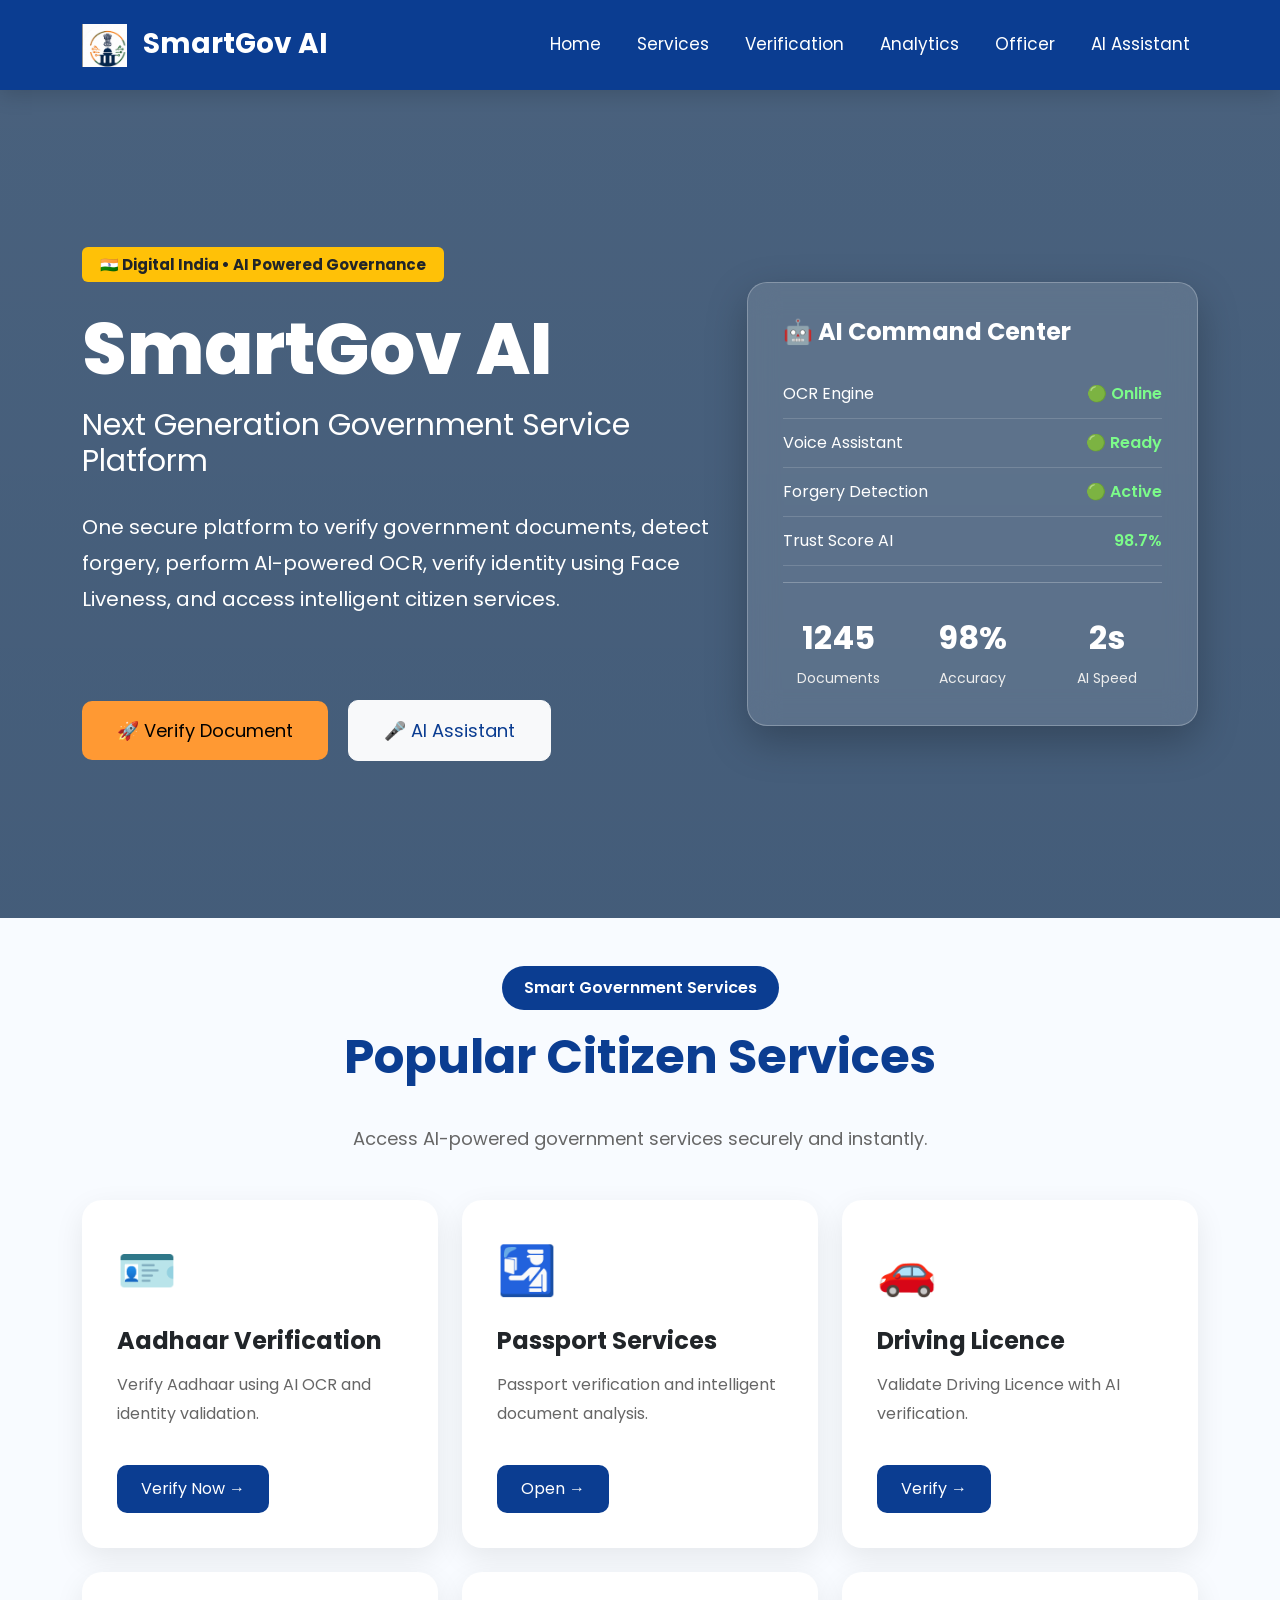
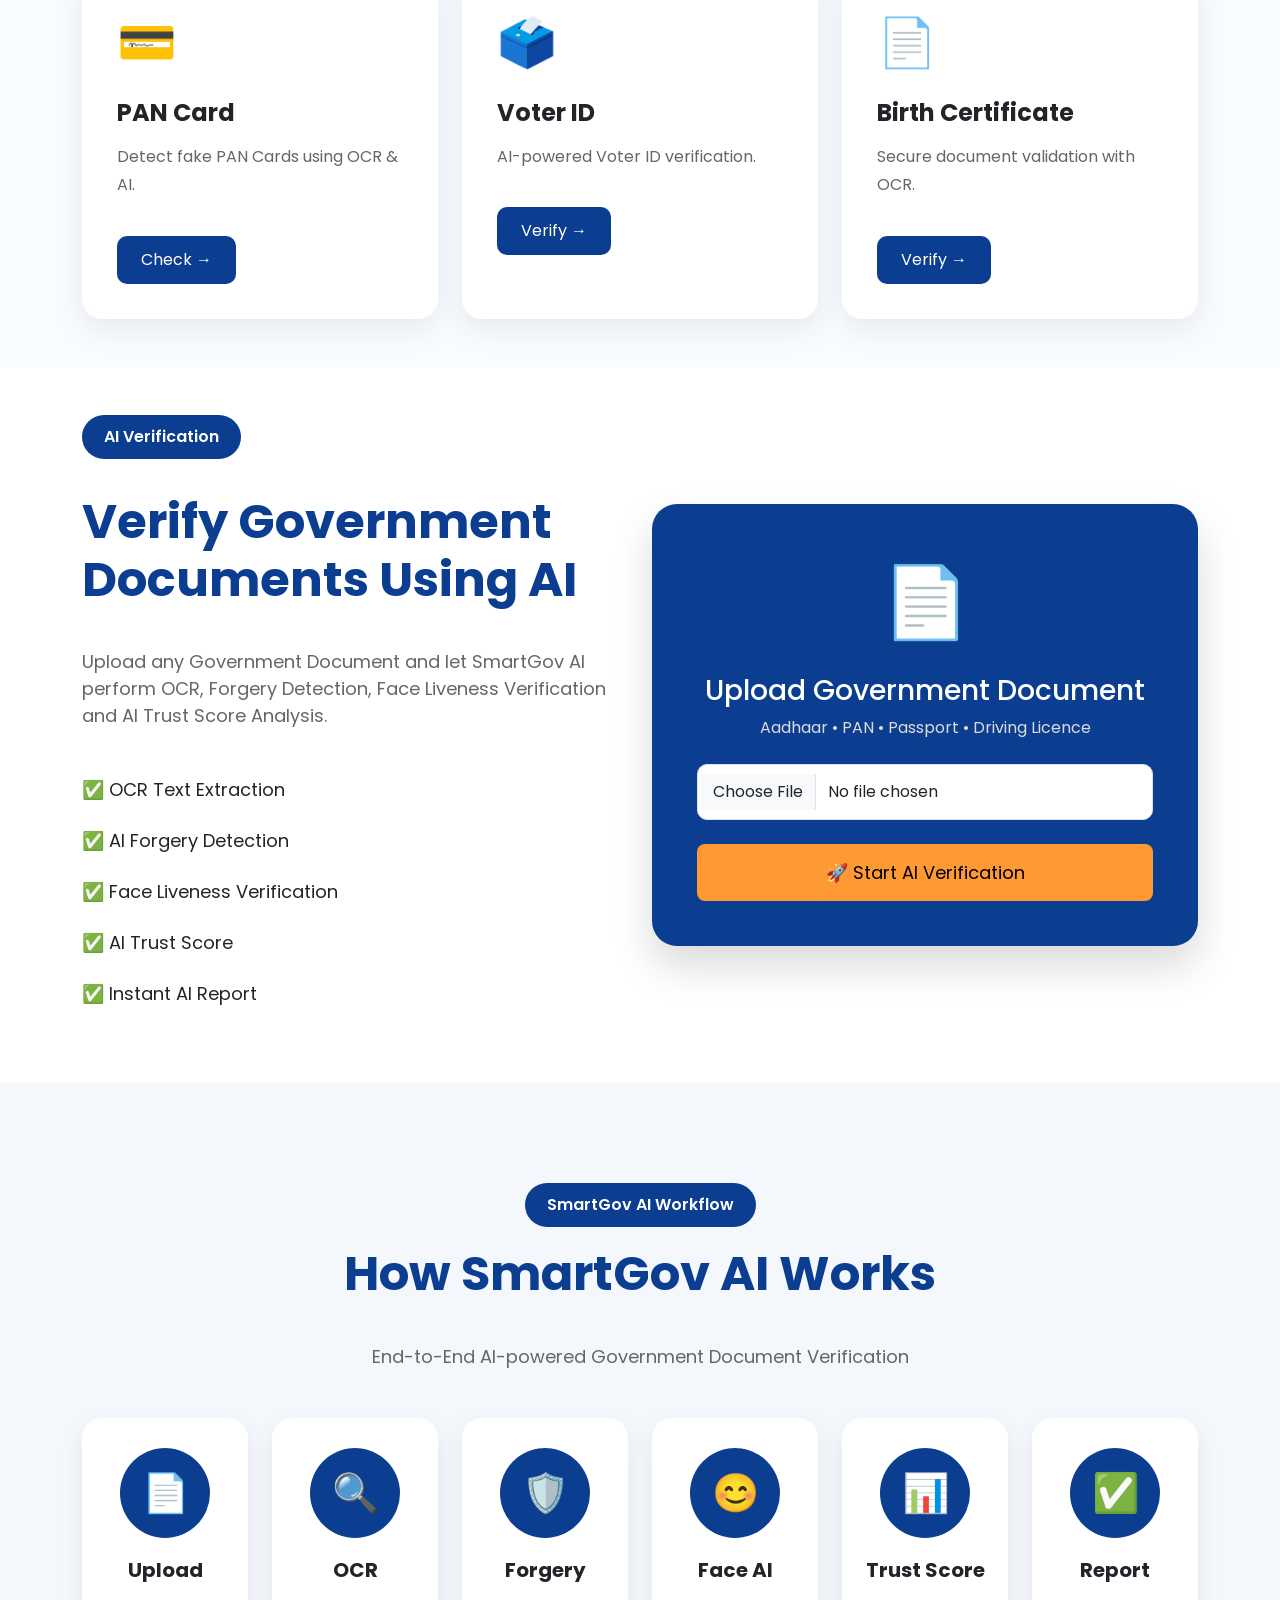
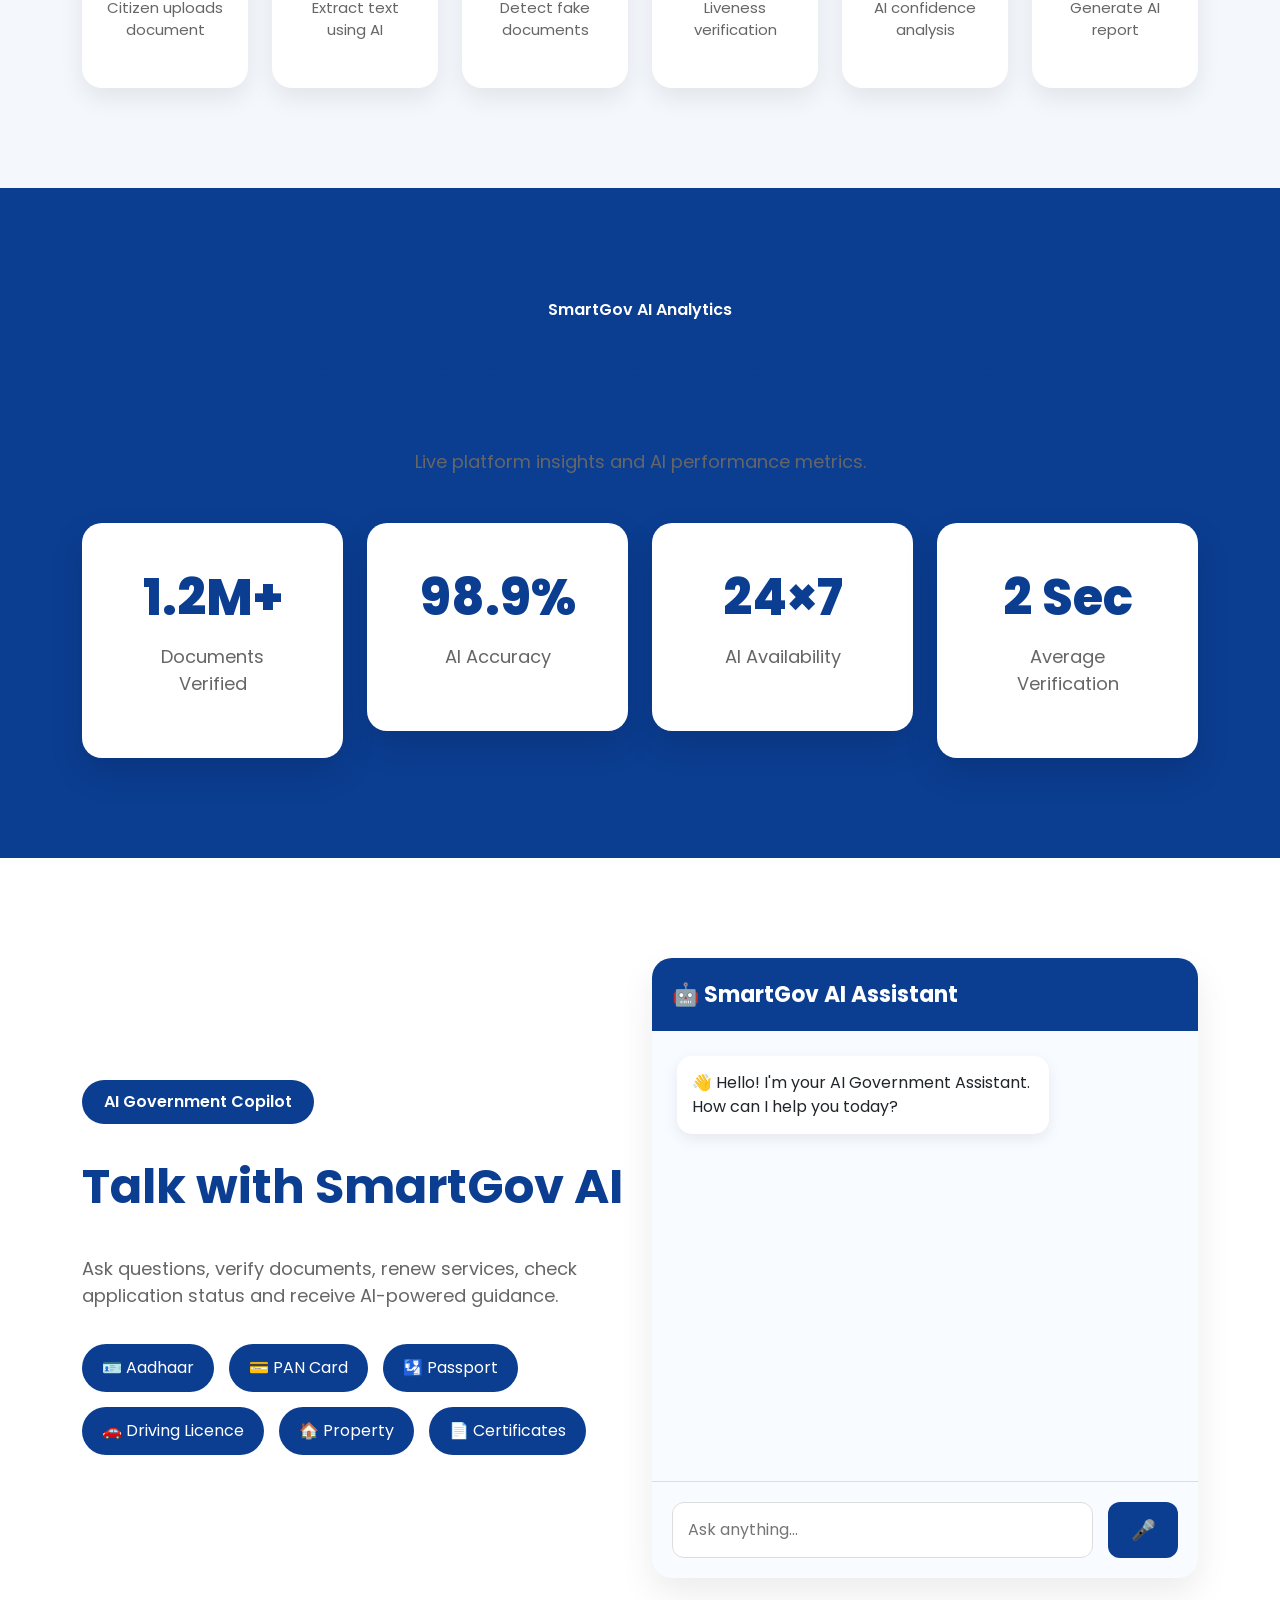
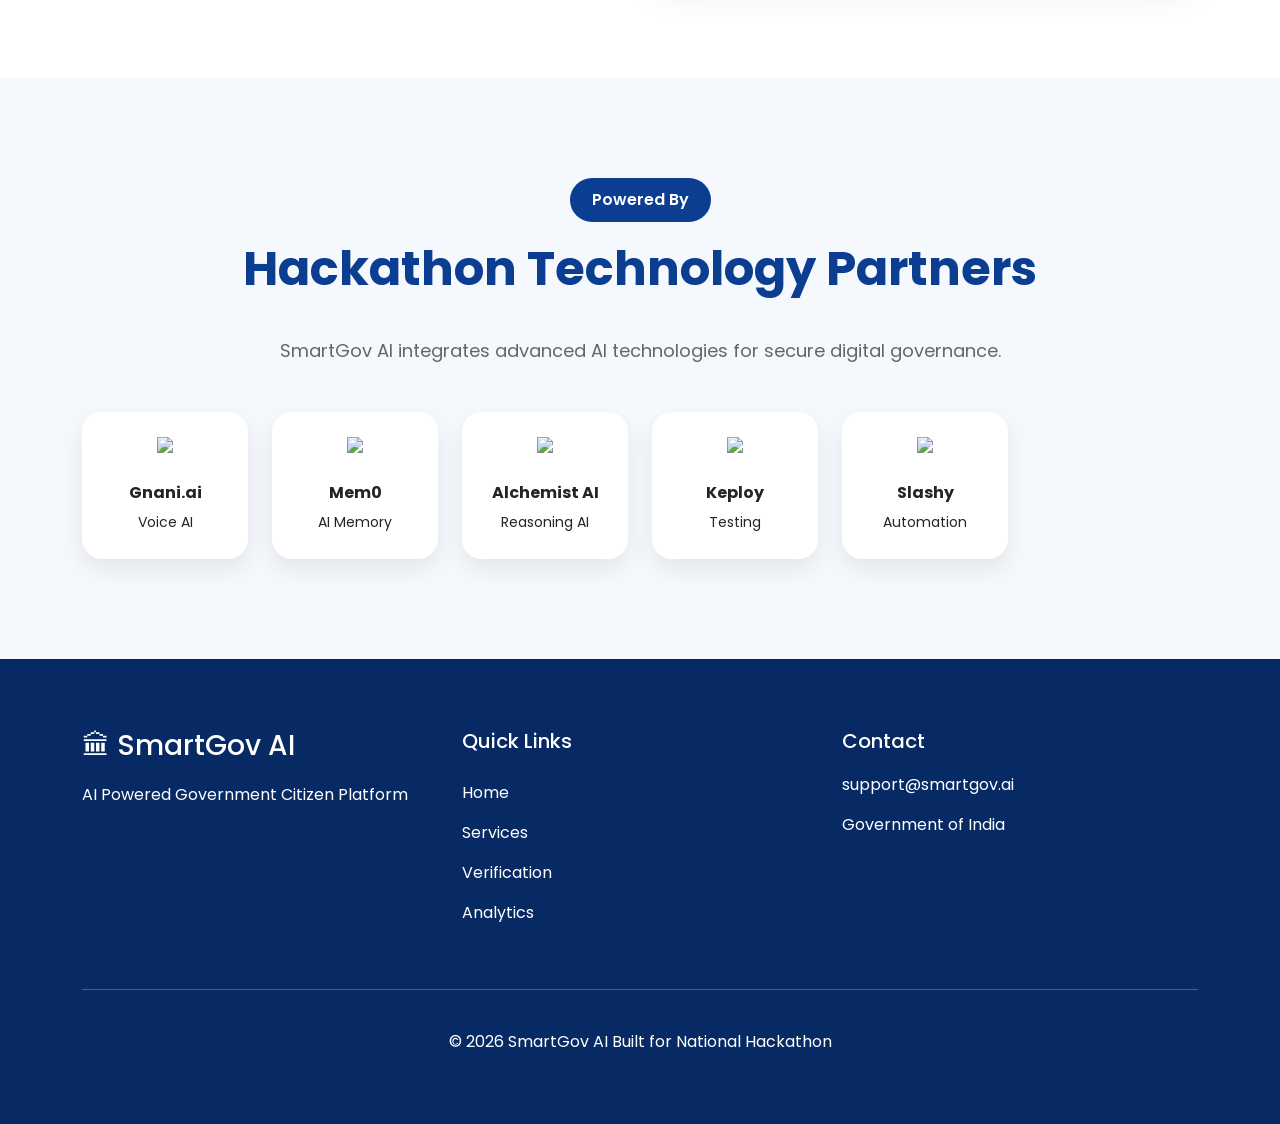
==== frontend/index.html @ f2196b34 "Updated SmartGov AI project with verification, analytics, AI assistant and officer dashboard" ====
<!DOCTYPE html>
<html lang="en">

<head>

    <meta charset="UTF-8">

    <meta name="viewport"
          content="width=device-width, initial-scale=1.0">

    <title>SmartGov AI</title>

    <!-- Bootstrap -->

    <link href="https://cdn.jsdelivr.net/npm/bootstrap@5.3.3/dist/css/bootstrap.min.css"
          rel="stylesheet">

    <!-- Bootstrap Icons -->

    <link href="https://cdn.jsdelivr.net/npm/bootstrap-icons@1.11.3/font/bootstrap-icons.css"
          rel="stylesheet">

    <!-- Google Font -->

    <link href="https://fonts.googleapis.com/css2?family=Poppins:wght@300;400;500;600;700;800&display=swap"
          rel="stylesheet">

    <!-- CSS -->

    <link rel="stylesheet"
          href="assets/css/style.css">

</head>

<body>

    <!-- Navbar Starts -->

    <nav class="navbar navbar-expand-lg navbar-dark">

        <div class="container">

            <a class="navbar-brand fw-bold"
               href="#">

                <img src="assets/images/logo.png"
                     width="45">

                SmartGov AI

            </a>

            <button class="navbar-toggler"
                    data-bs-toggle="collapse"
                    data-bs-target="#menu">

                <span class="navbar-toggler-icon"></span>

            </button>

            <div class="collapse navbar-collapse"
                 id="menu">

                <ul class="navbar-nav ms-auto">

                    <li class="nav-item">
                        <a class="nav-link"
                           href="#">Home</a>
                    </li>

                    <li class="nav-item">
                        <a class="nav-link"
                           href="#">Services</a>
                    </li>

                    <li class="nav-item">
                        <a class="nav-link"
                           href="verification.html">Verification</a>
                    </li>

                    <li class="nav-item">
                        <a class="nav-link"
                           href="#">Analytics</a>
                    </li>

                    <li class="nav-item">
                        <a class="nav-link"
                           href="#">Officer</a>
                    </li>

                    <li class="nav-item">
                        <a class="nav-link"
                           href="#">AI Assistant</a>
                    </li>

                </ul>

            </div>

        </div>

    </nav>

    <!-- ================= HERO ================= -->

<section class="hero">

    <div class="container">

        <div class="row align-items-center">

            <!-- Left Side -->

            <div class="col-lg-7">

                <span class="badge bg-warning text-dark mb-4">

                    🇮🇳 Digital India • AI Powered Governance

                </span>

                <h1>
                    SmartGov AI
                </h1>

                <h3>
                    Next Generation Government Service Platform
                </h3>

                <p>

                    One secure platform to verify government documents,
                    detect forgery, perform AI-powered OCR,
                    verify identity using Face Liveness,
                    and access intelligent citizen services.

                </p>

                <div class="mt-5">

                    <a href="#verification"
                       class="btn btn-warning btn-lg me-3">

                        🚀 Verify Document

                    </a>

                    <a href="#assistant"
                       class="btn btn-light btn-lg">

                        🎤 AI Assistant

                    </a>

                </div>

            </div>

            <!-- Right Side -->

            <div class="col-lg-5">

                <div class="ai-card">

                    <h4 class="mb-4">

                        🤖 AI Command Center

                    </h4>

                    <div class="status">

                        <span>OCR Engine</span>

                        <span class="online">🟢 Online</span>

                    </div>

                    <div class="status">

                        <span>Voice Assistant</span>

                        <span class="online">🟢 Ready</span>

                    </div>

                    <div class="status">

                        <span>Forgery Detection</span>

                        <span class="online">🟢 Active</span>

                    </div>

                    <div class="status">

                        <span>Trust Score AI</span>

                        <span class="online">98.7%</span>

                    </div>

                    <hr>

                    <div class="row text-center">

                        <div class="col-4">

                            <h2>1245</h2>

                            <small>Documents</small>

                        </div>

                        <div class="col-4">

                            <h2>98%</h2>

                            <small>Accuracy</small>

                        </div>

                        <div class="col-4">

                            <h2>2s</h2>

                            <small>AI Speed</small>

                        </div>

                    </div>

                </div>

            </div>

        </div>

    </div>

</section>
<!-- ================= SERVICES ================= -->

<section class="services py-5" id="services">

    <div class="container">

        <div class="text-center mb-5">

            <span class="section-badge">
                Smart Government Services
            </span>

            <h2 class="section-title">

                Popular Citizen Services

            </h2>

            <p class="section-subtitle">

                Access AI-powered government services securely and instantly.

            </p>

        </div>

        <div class="row g-4">

            <!-- Card -->

            <div class="col-lg-4 col-md-6">

                <div class="service-card">

                    <div class="service-icon">
                        🪪
                    </div>

                    <h4>Aadhaar Verification</h4>

                    <p>

                        Verify Aadhaar using AI OCR and identity validation.

                    </p>

                    <button class="service-btn">

                        Verify Now →

                    </button>

                </div>

            </div>

            <!-- Card -->

            <div class="col-lg-4 col-md-6">

                <div class="service-card">

                    <div class="service-icon">

                        🛂

                    </div>

                    <h4>Passport Services</h4>

                    <p>

                        Passport verification and intelligent document analysis.

                    </p>

                    <button class="service-btn">

                        Open →

                    </button>

                </div>

            </div>

            <!-- Card -->

            <div class="col-lg-4 col-md-6">

                <div class="service-card">

                    <div class="service-icon">

                        🚗

                    </div>

                    <h4>Driving Licence</h4>

                    <p>

                        Validate Driving Licence with AI verification.

                    </p>

                    <button class="service-btn">

                        Verify →

                    </button>

                </div>

            </div>

            <!-- Card -->

            <div class="col-lg-4 col-md-6">

                <div class="service-card">

                    <div class="service-icon">

                        💳

                    </div>

                    <h4>PAN Card</h4>

                    <p>

                        Detect fake PAN Cards using OCR & AI.

                    </p>

                    <button class="service-btn">

                        Check →

                    </button>

                </div>

            </div>

            <!-- Card -->

            <div class="col-lg-4 col-md-6">

                <div class="service-card">

                    <div class="service-icon">

                        🗳️

                    </div>

                    <h4>Voter ID</h4>

                    <p>

                        AI-powered Voter ID verification.

                    </p>

                    <button class="service-btn">

                        Verify →

                    </button>

                </div>

            </div>

            <!-- Card -->

            <div class="col-lg-4 col-md-6">

                <div class="service-card">

                    <div class="service-icon">

                        📄

                    </div>

                    <h4>Birth Certificate</h4>

                    <p>

                        Secure document validation with OCR.

                    </p>

                    <button class="service-btn">

                        Verify →

                    </button>

                </div>

            </div>

        </div>

    </div>

</section>
<!-- ================= VERIFICATION ================= -->

<section class="verification py-5" id="verification">

    <div class="container">

        <div class="row align-items-center">

            <!-- Left -->

            <div class="col-lg-6">

                <span class="section-badge">

                    AI Verification

                </span>

                <h2 class="section-title mt-3">

                    Verify Government Documents Using AI

                </h2>

                <p class="section-subtitle">

                    Upload any Government Document and let SmartGov AI
                    perform OCR, Forgery Detection,
                    Face Liveness Verification and
                    AI Trust Score Analysis.

                </p>

                <ul class="verify-list">

                    <li>✅ OCR Text Extraction</li>

                    <li>✅ AI Forgery Detection</li>

                    <li>✅ Face Liveness Verification</li>

                    <li>✅ AI Trust Score</li>

                    <li>✅ Instant AI Report</li>

                </ul>

            </div>

            <!-- Right -->

            <div class="col-lg-6">

                <div class="upload-card">

                    <div class="upload-icon">

                        📄

                    </div>

                    <h3>

                        Upload Government Document

                    </h3>

                    <p>

                        Aadhaar • PAN • Passport • Driving Licence

                    </p>

                    <input
                        type="file"
                        class="form-control mt-4">

                    <button
                        class="btn btn-warning btn-lg w-100 mt-4">

                        🚀 Start AI Verification

                    </button>

                </div>

            </div>

        </div>

    </div>

</section>
<!-- ================= AI WORKFLOW ================= -->

<section class="workflow">

    <div class="container">

        <div class="text-center mb-5">

            <span class="section-badge">

                SmartGov AI Workflow

            </span>

            <h2 class="section-title">

                How SmartGov AI Works

            </h2>

            <p class="section-subtitle">

                End-to-End AI-powered Government Document Verification

            </p>

        </div>

        <div class="row text-center">

            <div class="col-lg-2 col-md-4 col-6">

                <div class="workflow-card">

                    <div class="workflow-icon">📄</div>

                    <h5>Upload</h5>

                    <p>Citizen uploads document</p>

                </div>

            </div>

            <div class="col-lg-2 col-md-4 col-6">

                <div class="workflow-card">

                    <div class="workflow-icon">🔍</div>

                    <h5>OCR</h5>

                    <p>Extract text using AI</p>

                </div>

            </div>

            <div class="col-lg-2 col-md-4 col-6">

                <div class="workflow-card">

                    <div class="workflow-icon">🛡️</div>

                    <h5>Forgery</h5>

                    <p>Detect fake documents</p>

                </div>

            </div>

            <div class="col-lg-2 col-md-4 col-6">

                <div class="workflow-card">

                    <div class="workflow-icon">😊</div>

                    <h5>Face AI</h5>

                    <p>Liveness verification</p>

                </div>

            </div>

            <div class="col-lg-2 col-md-4 col-6">

                <div class="workflow-card">

                    <div class="workflow-icon">📊</div>

                    <h5>Trust Score</h5>

                    <p>AI confidence analysis</p>

                </div>

            </div>

            <div class="col-lg-2 col-md-4 col-6">

                <div class="workflow-card">

                    <div class="workflow-icon">✅</div>

                    <h5>Report</h5>

                    <p>Generate AI report</p>

                </div>

            </div>

        </div>

    </div>

</section>
<!-- ================= LIVE STATS ================= -->

<section class="stats-section">

    <div class="container">

        <div class="text-center mb-5">

            <span class="section-badge">

                SmartGov AI Analytics

            </span>

            <h2 class="section-title">

                Real-Time AI Platform Statistics

            </h2>

            <p class="section-subtitle">

                Live platform insights and AI performance metrics.

            </p>

        </div>

        <div class="row g-4">

            <div class="col-lg-3 col-md-6">

                <div class="stat-card">

                    <h1>1.2M+</h1>

                    <p>Documents Verified</p>

                </div>

            </div>

            <div class="col-lg-3 col-md-6">

                <div class="stat-card">

                    <h1>98.9%</h1>

                    <p>AI Accuracy</p>

                </div>

            </div>

            <div class="col-lg-3 col-md-6">

                <div class="stat-card">

                    <h1>24×7</h1>

                    <p>AI Availability</p>

                </div>

            </div>

            <div class="col-lg-3 col-md-6">

                <div class="stat-card">

                    <h1>2 Sec</h1>

                    <p>Average Verification</p>

                </div>

            </div>

        </div>

    </div>

</section>
<!-- ================= AI ASSISTANT ================= -->

<section class="assistant" id="assistant">

    <div class="container">

        <div class="row align-items-center">

            <!-- Left -->

            <div class="col-lg-6">

                <span class="section-badge">

                    AI Government Copilot

                </span>

                <h2 class="section-title mt-3">

                    Talk with SmartGov AI

                </h2>

                <p class="section-subtitle">

                    Ask questions, verify documents, renew services,
                    check application status and receive AI-powered guidance.

                </p>

                <div class="quick-actions">

                    <button>🪪 Aadhaar</button>

                    <button>💳 PAN Card</button>

                    <button>🛂 Passport</button>

                    <button>🚗 Driving Licence</button>

                    <button>🏠 Property</button>

                    <button>📄 Certificates</button>

                </div>

            </div>

            <!-- Right -->

            <div class="col-lg-6">

                <div class="chat-box">

                    <div class="chat-header">

                        🤖 SmartGov AI Assistant

                    </div>

                    <div class="chat-body">

                        <div class="bot-message">

                            👋 Hello! I'm your AI Government Assistant.
                            How can I help you today?

                        </div>

                    </div>

                    <div class="chat-input">

                        <input
                            type="text"
                            placeholder="Ask anything...">

                        <button>

                            🎤

                        </button>

                    </div>

                </div>

            </div>

        </div>

    </div>

</section>
<!-- ================= PARTNERS ================= -->

<section class="partners">

    <div class="container">

        <div class="text-center">

            <span class="section-badge">

                Powered By

            </span>

            <h2 class="section-title">

                Hackathon Technology Partners

            </h2>

            <p class="section-subtitle">

                SmartGov AI integrates advanced AI technologies for secure digital governance.

            </p>

        </div>

        <div class="row g-4 mt-4">

            <div class="col-lg-2 col-md-4 col-6">
                <div class="partner-card">
                    <img src="assets/images/partners/gnani.png" class="img-fluid">
                    <h6>Gnani.ai</h6>
                    <small>Voice AI</small>
                </div>
            </div>

            <div class="col-lg-2 col-md-4 col-6">
                <div class="partner-card">
                    <img src="assets/images/partners/mem0.png" class="img-fluid">
                    <h6>Mem0</h6>
                    <small>AI Memory</small>
                </div>
            </div>

            <div class="col-lg-2 col-md-4 col-6">
                <div class="partner-card">
                    <img src="assets/images/partners/alchemist.png" class="img-fluid">
                    <h6>Alchemist AI</h6>
                    <small>Reasoning AI</small>
                </div>
            </div>

            <div class="col-lg-2 col-md-4 col-6">
                <div class="partner-card">
                    <img src="assets/images/partners/keploy.png" class="img-fluid">
                    <h6>Keploy</h6>
                    <small>Testing</small>
                </div>
            </div>

            <div class="col-lg-2 col-md-4 col-6">
                <div class="partner-card">
                    <img src="assets/images/partners/slashy.png" class="img-fluid">
                    <h6>Slashy</h6>
                    <small>Automation</small>
                </div>
            </div>

        </div>

    </div>

</section>
<footer>

<div class="container">

<div class="row">

<div class="col-lg-4">

<h3>

🏛 SmartGov AI

</h3>

<p>

AI Powered Government Citizen Platform

</p>

</div>

<div class="col-lg-4">

<h5>

Quick Links

</h5>

<ul>

<li>Home</li>

<li>Services</li>

<li>Verification</li>

<li>Analytics</li>

</ul>

</div>

<div class="col-lg-4">

<h5>

Contact

</h5>

<p>

support@smartgov.ai

</p>

<p>

Government of India

</p>

</div>

</div>

<hr>

<div class="text-center">

© 2026 SmartGov AI

Built for National Hackathon

</div>

</div>

</footer>
    <!-- Bootstrap -->

    <script src="https://cdn.jsdelivr.net/npm/bootstrap@5.3.3/dist/js/bootstrap.bundle.min.js"></script>

    <!-- JS -->

    <script src="assets/js/app.js"></script>

</body>

</html>
---- frontend/assets/css/style.css ----
/* ================================
   SMARTGOV AI
   Developed for Hackathon
================================ */

@import url('https://fonts.googleapis.com/css2?family=Poppins:wght@300;400;500;600;700;800&display=swap');

*{
    margin:0;
    padding:0;
    box-sizing:border-box;
    font-family:'Poppins',sans-serif;
}

html{
    scroll-behavior:smooth;
}

body{

    background:#F4F7FC;

}

/* ================= NAVBAR ================= */

.navbar{

    background:#0B3D91;

    padding:18px 0;

    box-shadow:0 5px 20px rgba(0,0,0,.15);

}

.navbar-brand{

    color:white !important;

    font-size:28px;

}

.navbar-brand img{

    margin-right:10px;

}

.nav-link{

    color:white !important;

    margin-left:20px;

    font-size:17px;

    transition:.3s;

}

.nav-link:hover{

    color:#FF9933 !important;

}

/* ================= HERO ================= */

.hero{

    height:92vh;

    display:flex;

    align-items:center;

    background:

    linear-gradient(rgba(0,33,71,.70),rgba(0,33,71,.72)),

    url("../images/hero-bg.jpg");

    background-size:cover;

    background-position:center;

    color:white;

}

.hero h1{

    font-size:72px;

    font-weight:800;

}

.hero h3{

    margin-top:15px;

    font-weight:400;

    font-size:30px;

}

.hero p{

    margin-top:30px;

    font-size:20px;

    line-height:1.8;

    width:650px;

}

.hero .btn{

    margin-top:35px;

    padding:16px 35px;

    font-size:18px;

    border-radius:10px;

}

.btn-warning{

    background:#FF9933;

    border:none;

}

.btn-warning:hover{

    background:#e57d00;

}

.btn-light{

    color:#0B3D91;

}

/* Government Badge */

.badge{

    font-size:15px;

    padding:10px 18px;

}

/* ================= SECTION ================= */

.section{

    padding:90px 0;

}

.section-title{

    font-size:45px;

    color:#0B3D91;

    font-weight:700;

    margin-bottom:40px;

}

/* ================= Cards ================= */

.card{

    border:none;

    border-radius:20px;

    transition:.3s;

    box-shadow:0 10px 25px rgba(0,0,0,.08);

}

.card:hover{

    transform:translateY(-8px);

}

.card-body{

    padding:30px;

}

/* ================= Responsive ================= */

@media(max-width:992px){

.hero{

height:auto;

padding:100px 0;

}

.hero h1{

font-size:50px;

}

.hero h3{

font-size:22px;

}

.hero p{

width:100%;

font-size:17px;

}

.nav-link{

margin-left:0;

margin-top:12px;

}

}
/* ================= AI CARD ================= */

.ai-card{

    background:rgba(255,255,255,.12);

    backdrop-filter:blur(15px);

    border:1px solid rgba(255,255,255,.25);

    border-radius:20px;

    padding:35px;

    color:white;

    box-shadow:0 15px 40px rgba(0,0,0,.25);

}

.ai-card h4{

    font-weight:700;

}

.status{

    display:flex;

    justify-content:space-between;

    padding:12px 0;

    border-bottom:1px solid rgba(255,255,255,.15);

}

.online{

    color:#7CFC8A;

    font-weight:600;

}

.ai-card h2{

    font-weight:700;

    margin-top:20px;

}

.ai-card small{

    color:#eee;

}
/* ================= SERVICES ================= */

.services{

    background:#f8fbff;

    padding:100px 0;

}

.section-badge{

    background:#0B3D91;

    color:white;

    padding:10px 22px;

    border-radius:40px;

    display:inline-block;

    margin-bottom:18px;

    font-weight:600;

}

.section-title{

    font-size:48px;

    font-weight:700;

    color:#0B3D91;

}

.section-subtitle{

    color:#666;

    font-size:18px;

    margin-top:15px;

}

.service-card{

    background:white;

    padding:35px;

    border-radius:20px;

    box-shadow:0 10px 30px rgba(0,0,0,.08);

    transition:.35s;

    height:100%;

}

.service-card:hover{

    transform:translateY(-10px);

    box-shadow:0 20px 40px rgba(0,0,0,.12);

}

.service-icon{

    font-size:48px;

    margin-bottom:20px;

}

.service-card h4{

    margin-bottom:15px;

    font-weight:700;

}

.service-card p{

    color:#666;

    line-height:1.8;

}

.service-btn{

    margin-top:20px;

    background:#0B3D91;

    color:white;

    border:none;

    padding:12px 24px;

    border-radius:10px;

    transition:.3s;

}

.service-btn:hover{

    background:#FF9933;

}
/* ================= VERIFICATION ================= */

.verification{

    padding:100px 0;

    background:white;

}

.verify-list{

    list-style:none;

    padding:0;

    margin-top:35px;

}

.verify-list li{

    padding:12px 0;

    font-size:18px;

}

.upload-card{

    background:#0B3D91;

    padding:45px;

    border-radius:25px;

    color:white;

    text-align:center;

    box-shadow:0 20px 40px rgba(0,0,0,.15);

}

.upload-icon{

    font-size:70px;

    margin-bottom:20px;

}

.upload-card p{

    color:#ddd;

}

.upload-card input{

    background:white;

    border-radius:10px;

    padding:15px;

}

.upload-card .btn{

    padding:15px;

    font-size:18px;

}
/* ================= WORKFLOW ================= */

.workflow{

    background:#F4F7FC;

    padding:100px 0;

}

.workflow-card{

    background:white;

    border-radius:20px;

    padding:30px 20px;

    height:100%;

    transition:.35s;

    box-shadow:0 10px 25px rgba(0,0,0,.08);

}

.workflow-card:hover{

    transform:translateY(-10px);

    box-shadow:0 20px 40px rgba(0,0,0,.15);

}

.workflow-icon{

    width:90px;

    height:90px;

    margin:auto;

    border-radius:50%;

    background:#0B3D91;

    color:white;

    display:flex;

    justify-content:center;

    align-items:center;

    font-size:38px;

    margin-bottom:20px;

}

.workflow-card h5{

    font-weight:700;

    margin-bottom:15px;

}

.workflow-card p{

    color:#666;

    font-size:15px;

}
/* ================= STATS ================= */

.stats-section{

    padding:100px 0;

    background:#0B3D91;

}

.stat-card{

    background:white;

    padding:45px;

    text-align:center;

    border-radius:20px;

    transition:.3s;

    box-shadow:0 15px 35px rgba(0,0,0,.12);

}

.stat-card:hover{

    transform:translateY(-8px);

}

.stat-card h1{

    color:#0B3D91;

    font-size:50px;

    font-weight:800;

}

.stat-card p{

    margin-top:15px;

    color:#666;

    font-size:18px;

}
/* ================= AI ASSISTANT ================= */

.assistant{

    padding:100px 0;

    background:white;

}

.quick-actions{

    margin-top:35px;

    display:flex;

    flex-wrap:wrap;

    gap:15px;

}

.quick-actions button{

    border:none;

    background:#0B3D91;

    color:white;

    padding:12px 20px;

    border-radius:40px;

    transition:.3s;

}

.quick-actions button:hover{

    background:#FF9933;

}

.chat-box{

    background:#F8FBFF;

    border-radius:20px;

    box-shadow:0 15px 35px rgba(0,0,0,.08);

    overflow:hidden;

}

.chat-header{

    background:#0B3D91;

    color:white;

    padding:18px;

    font-weight:600;

}

.chat-body{

    padding:25px;

    min-height:220px;

}

.bot-message{

    background:white;

    padding:18px;

    border-radius:12px;

    width:85%;

    box-shadow:0 5px 15px rgba(0,0,0,.08);

}

.chat-input{

    display:flex;

    border-top:1px solid #ddd;

}

.chat-input input{

    flex:1;

    border:none;

    padding:18px;

    outline:none;

}

.chat-input button{

    width:80px;

    border:none;

    background:#FF9933;

    color:white;

    font-size:22px;

}
/* ================= PARTNERS ================= */

.partners{

padding:100px 0;

background:#F5F8FD;

}

.partner-card{

background:white;

padding:25px;

text-align:center;

border-radius:20px;

transition:.3s;

box-shadow:0 10px 25px rgba(0,0,0,.08);

height:100%;

}

.partner-card:hover{

transform:translateY(-8px);

}

.partner-card img{

height:70px;

object-fit:contain;

margin-bottom:20px;

}

.partner-card h6{

font-weight:700;

margin-top:10px;

}
/* ================= FOOTER ================= */

footer{

background:#082A64;

color:white;

padding:70px 0;

}

footer h3,
footer h5{

margin-bottom:20px;

}

footer ul{

list-style:none;

padding:0;

}

footer li{

padding:8px 0;

}

footer hr{

margin:40px 0;

background:white;

}
/* =========================================
   VERIFICATION PAGE
========================================= */

.verify-hero{

    padding:160px 0 80px;

    background:
    linear-gradient(rgba(8,35,78,.78),rgba(8,35,78,.78)),
    url("../images/hero-bg.jpg");

    background-size:cover;

    background-position:center;

    color:white;

    text-align:center;

}

.verify-hero h1{

    font-size:55px;

    font-weight:700;

}

.verify-hero p{

    font-size:20px;

    margin-top:20px;

    opacity:.9;

}

/* ========================================= */

.verify-section{

    padding:80px 0;

    background:#F5F8FD;

}

/* ========================================= */

.upload-box{

    background:white;

    padding:40px;

    border-radius:20px;

    box-shadow:0 15px 35px rgba(0,0,0,.08);

}

.upload-box h3{

    color:#0B3D91;

    font-weight:700;

    margin-bottom:30px;

}

.upload-box .form-control,
.upload-box .form-select{

    padding:14px;

    border-radius:10px;

}

.upload-box .btn{

    padding:15px;

    font-size:18px;

    font-weight:600;

}

/* ========================================= */

.process-box{

    background:white;

    padding:40px;

    border-radius:20px;

    box-shadow:0 15px 35px rgba(0,0,0,.08);

}

.process-box h3{

    color:#0B3D91;

    margin-bottom:30px;

    font-weight:700;

}

.step{

    background:#F8FBFF;

    border-left:5px solid #0B3D91;

    padding:18px;

    margin-bottom:15px;

    border-radius:10px;

    font-size:18px;

    transition:.3s;

}

.step:hover{

    transform:translateX(8px);

    background:#EAF3FF;

}

/* ========================================= */

.result-box{

    margin-top:40px;

    background:white;

    padding:35px;

    border-radius:20px;

    box-shadow:0 15px 35px rgba(0,0,0,.08);

}
.verification-card{

background:white;

padding:35px;

border-radius:20px;

box-shadow:0 15px 40px rgba(0,0,0,.08);

}

.status-card{

background:#0B3D91;

color:white;

padding:30px;

border-radius:20px;

text-align:center;

margin-bottom:30px;

}

.status-card h1{

font-size:65px;

font-weight:800;

}

.info-card{

margin-bottom:25px;

background:#F8FBFF;

padding:20px;

border-radius:15px;

}
.status-card{

    background:linear-gradient(135deg,#0B3D91,#164BA8);

    color:white;

    padding:40px;

    border-radius:25px;

    text-align:center;

    margin-bottom:30px;

    box-shadow:0 15px 40px rgba(11,61,145,.35);

}

.status-icon{

    font-size:55px;

    margin-bottom:10px;

}

.status-card h1{

    font-size:70px;

    font-weight:800;

    margin:10px 0;

}

.status-card p{

    font-size:18px;

    opacity:.9;

}
.verification-dashboard{

background:#fff;

padding:35px;

border-radius:20px;

box-shadow:0 15px 35px rgba(0,0,0,.08);

}

.status-card{

background:linear-gradient(135deg,#0B3D91,#1A5AD7);

color:white;

padding:40px;

border-radius:20px;

text-align:center;

margin-bottom:30px;

}

.status-icon{

font-size:50px;

}

.status-card h1{

font-size:70px;

font-weight:800;

margin:15px 0;

}

.small-card{

background:#F8FBFF;

padding:25px;

border-radius:15px;

text-align:center;

box-shadow:0 5px 15px rgba(0,0,0,.08);

height:100%;

}

.info-card{

background:#F8FBFF;

padding:25px;

border-radius:15px;

box-shadow:0 5px 15px rgba(0,0,0,.08);

}

.info-card h4{

margin-bottom:20px;

font-weight:700;

color:#0B3D91;

}
/* Analytics Dashboard */

.analytics-section{

padding:80px 0;

background:#F5F8FD;

}

.analytics-card{

padding:35px;

border-radius:20px;

color:white;

box-shadow:0 20px 40px rgba(0,0,0,.12);

transition:.35s;

}

.analytics-card:hover{

transform:translateY(-10px);

}

.analytics-card .icon{

font-size:45px;

margin-bottom:20px;

}

.analytics-card h2{

font-size:48px;

font-weight:800;

margin:10px 0;

}

.analytics-card p{

font-size:18px;

margin-bottom:8px;

}

.analytics-card span{

opacity:.9;

font-size:15px;

}

.blue{

background:linear-gradient(135deg,#0B3D91,#2563EB);

}

.green{

background:linear-gradient(135deg,#059669,#10B981);

}

.orange{

background:linear-gradient(135deg,#EA580C,#FB923C);

}

.purple{

background:linear-gradient(135deg,#6D28D9,#8B5CF6);

}
.chart-card{

background:white;

padding:35px;

border-radius:20px;

box-shadow:0 15px 35px rgba(0,0,0,.08);

margin-top:50px;

}

.chart-card h3{

margin-bottom:30px;

color:#0B3D91;

font-weight:700;

}
.table thead{

background:#0B3D91;

color:white;

}

.table{

border-radius:15px;

overflow:hidden;

}

.table tbody tr:hover{

background:#F5F8FD;

transition:.3s;

}
/* AI Assistant */

.assistant-section{

padding:80px 0;

background:#F5F8FD;

}

.chat-card{

background:white;

border-radius:20px;

overflow:hidden;

box-shadow:0 15px 40px rgba(0,0,0,.08);

}

.chat-header{

background:#0B3D91;

color:white;

padding:20px;

font-size:22px;

font-weight:700;

}

.chat-body{

height:450px;

overflow-y:auto;

padding:25px;

background:#F8FBFF;

}

.bot-message{

background:white;

padding:15px;

border-radius:15px;

margin-bottom:20px;

max-width:75%;

box-shadow:0 5px 15px rgba(0,0,0,.08);

}

.user-message{

background:#0B3D91;

color:white;

padding:15px;

border-radius:15px;

margin-left:auto;

margin-bottom:20px;

max-width:75%;

text-align:right;

}

.chat-input{

display:flex;

padding:20px;

gap:15px;

}

.chat-input input{

flex:1;

padding:15px;

border-radius:12px;

border:1px solid #ddd;

}

.chat-input button{

width:70px;

border:none;

border-radius:12px;

background:#0B3D91;

color:white;

font-size:20px;

}
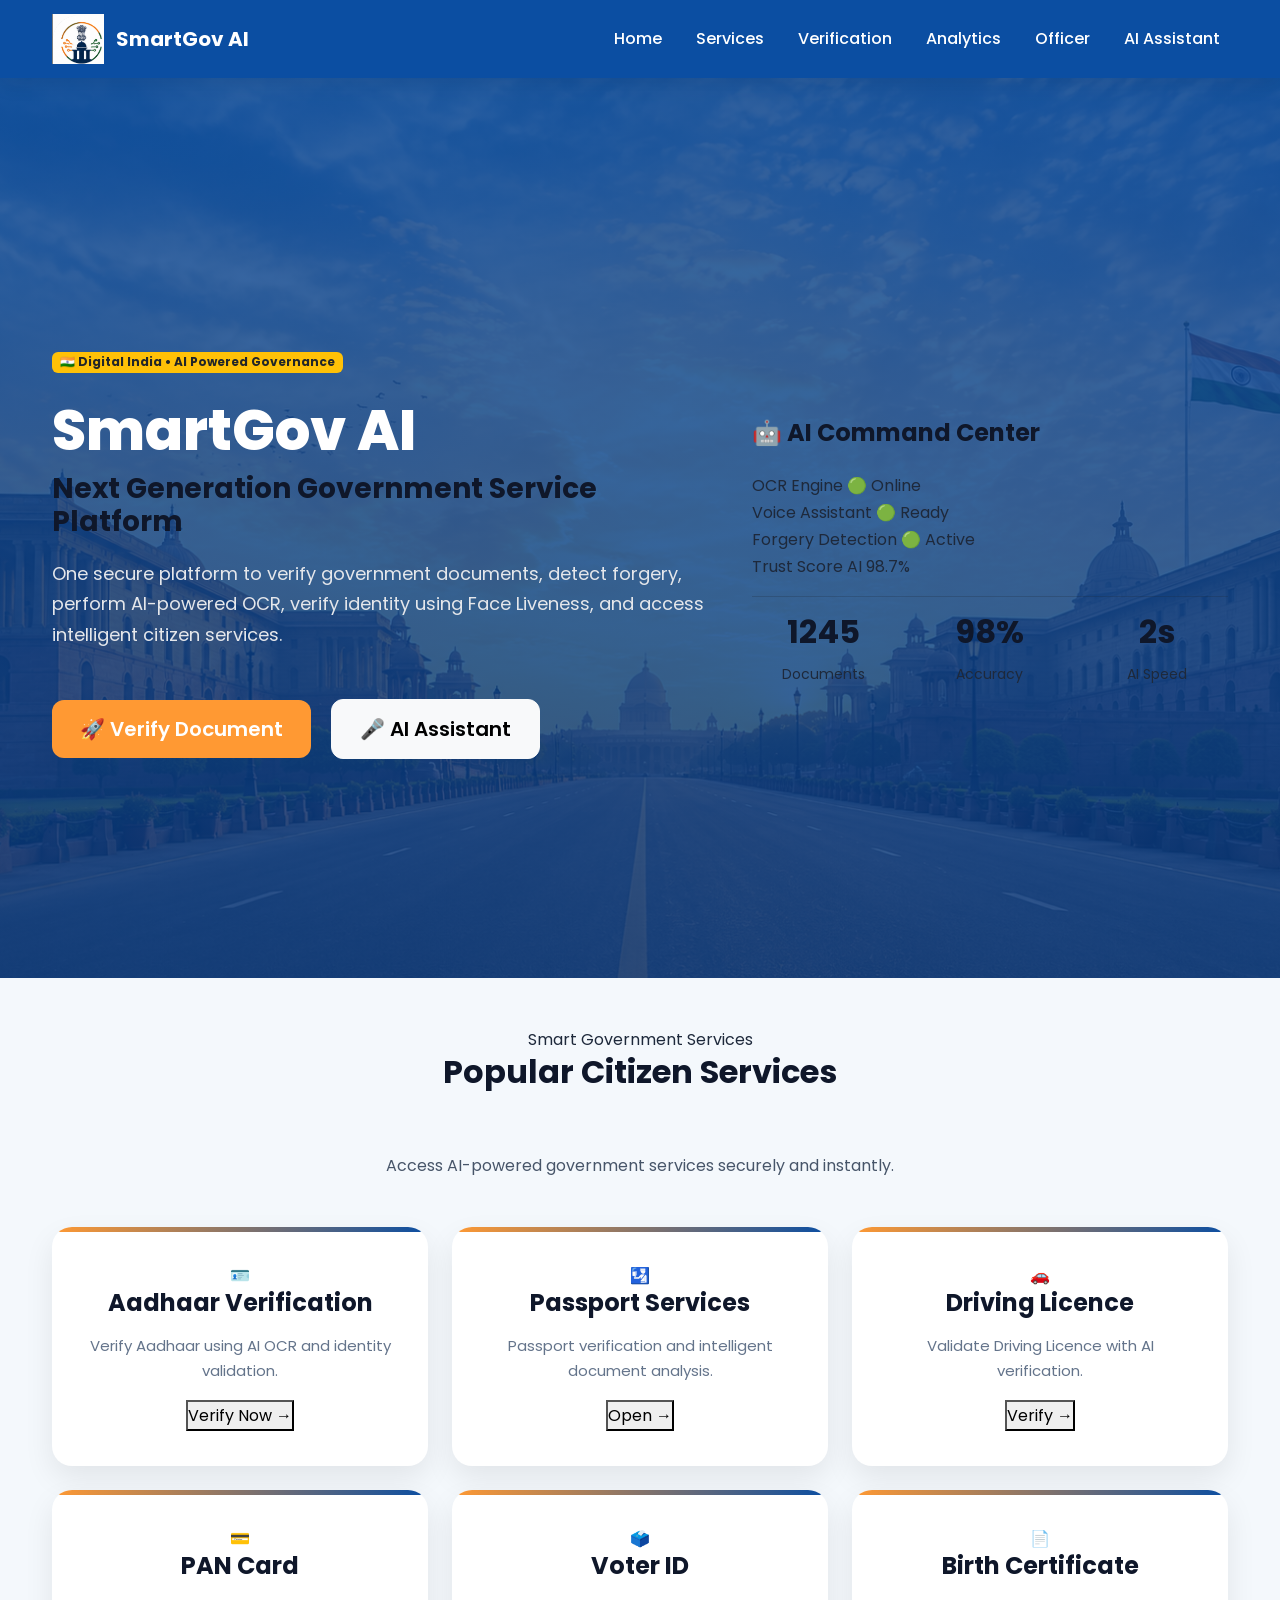
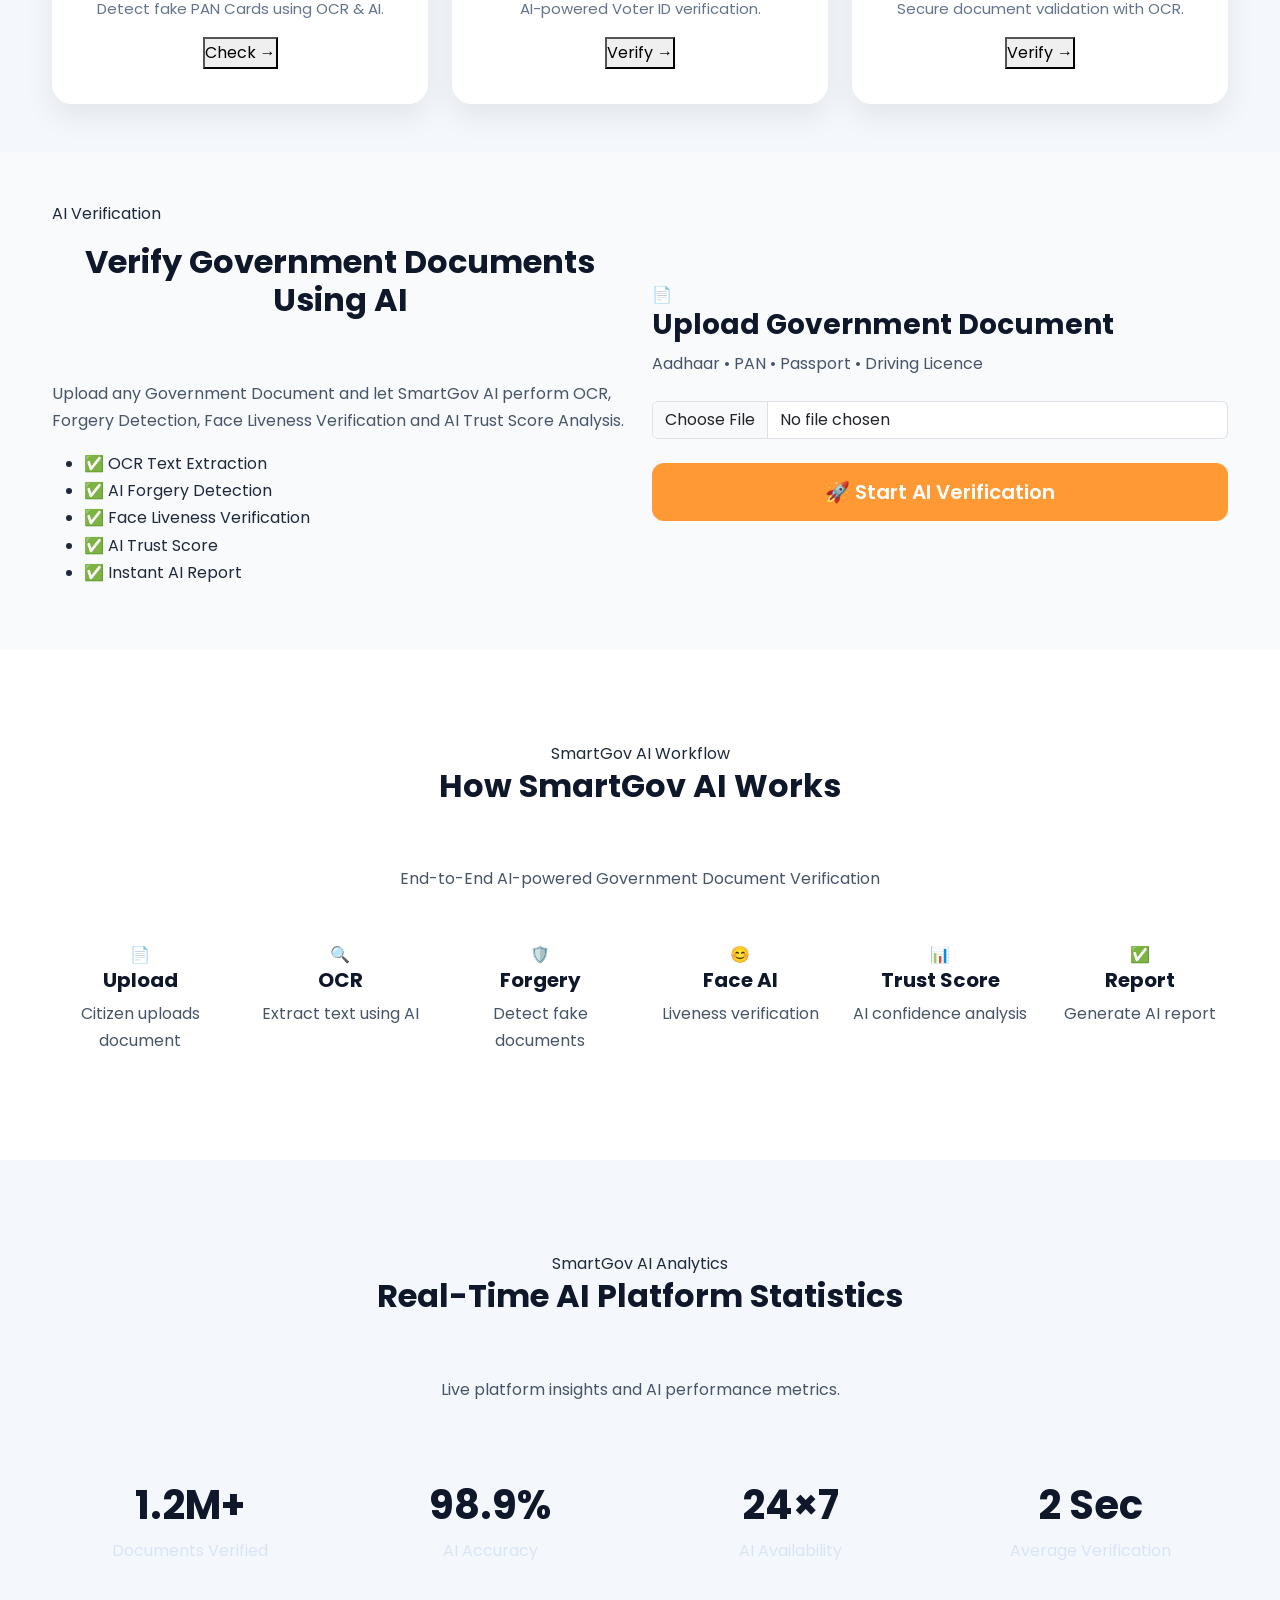
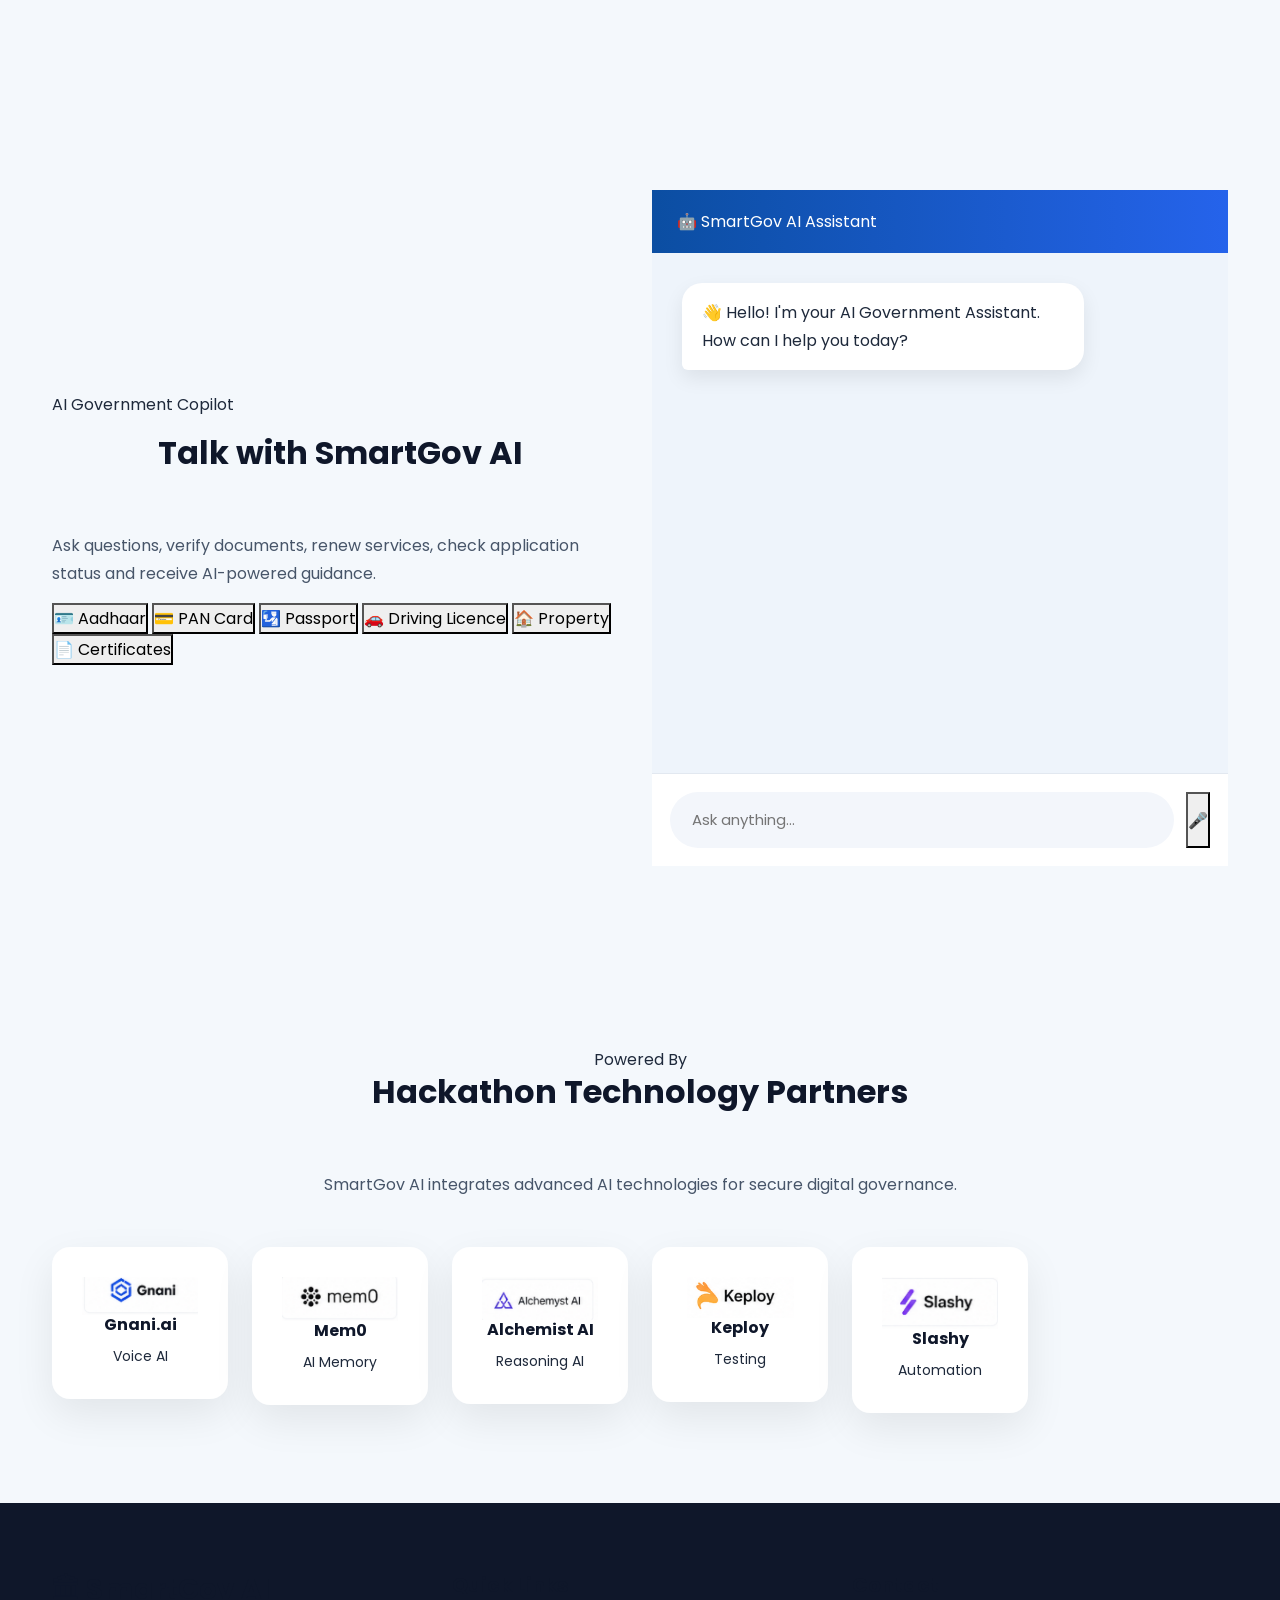
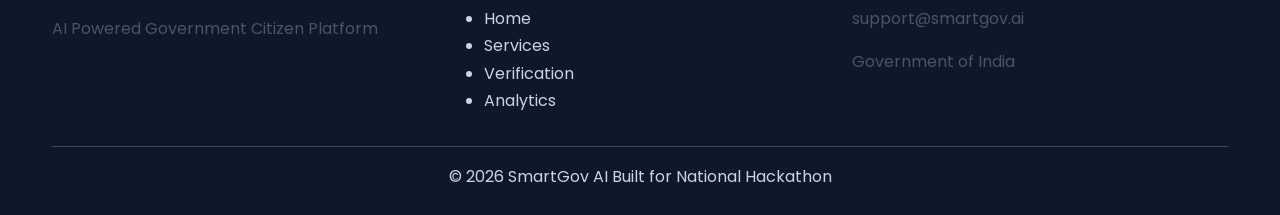
==== commit f87b56c7: "feat: implement EasyOCR document extraction" ====
--- a/frontend/index.html
+++ b/frontend/index.html
@@ -70,27 +70,27 @@
 
                     <li class="nav-item">
                         <a class="nav-link"
-                           href="#">Services</a>
+                           href="/services">Services</a>
                     </li>
 
                     <li class="nav-item">
                         <a class="nav-link"
-                           href="verification.html">Verification</a>
+                           href="/verification">Verification</a>
                     </li>
 
                     <li class="nav-item">
                         <a class="nav-link"
-                           href="#">Analytics</a>
+                           href="/analytics">Analytics</a>
                     </li>
 
                     <li class="nav-item">
                         <a class="nav-link"
-                           href="#">Officer</a>
+                           href="/officer">Officer</a>
                     </li>
 
                     <li class="nav-item">
                         <a class="nav-link"
-                           href="#">AI Assistant</a>
+                           href="/assistant">AI Assistant</a>
                     </li>
 
                 </ul>
@@ -872,7 +872,7 @@
 
             <div class="col-lg-2 col-md-4 col-6">
                 <div class="partner-card">
-                    <img src="assets/images/partners/gnani.png" class="img-fluid">
+                    <img src="assets/images/gnani.png" class="img-fluid">
                     <h6>Gnani.ai</h6>
                     <small>Voice AI</small>
                 </div>
@@ -880,7 +880,7 @@
 
             <div class="col-lg-2 col-md-4 col-6">
                 <div class="partner-card">
-                    <img src="assets/images/partners/mem0.png" class="img-fluid">
+                    <img src="assets/images/mem0.png" class="img-fluid">
                     <h6>Mem0</h6>
                     <small>AI Memory</small>
                 </div>
@@ -888,7 +888,7 @@
 
             <div class="col-lg-2 col-md-4 col-6">
                 <div class="partner-card">
-                    <img src="assets/images/partners/alchemist.png" class="img-fluid">
+                    <img src="assets/images/alchemist.png" class="img-fluid">
                     <h6>Alchemist AI</h6>
                     <small>Reasoning AI</small>
                 </div>
@@ -896,7 +896,7 @@
 
             <div class="col-lg-2 col-md-4 col-6">
                 <div class="partner-card">
-                    <img src="assets/images/partners/keploy.png" class="img-fluid">
+                    <img src="assets/images/keploy.png" class="img-fluid">
                     <h6>Keploy</h6>
                     <small>Testing</small>
                 </div>
@@ -904,7 +904,7 @@
 
             <div class="col-lg-2 col-md-4 col-6">
                 <div class="partner-card">
-                    <img src="assets/images/partners/slashy.png" class="img-fluid">
+                    <img src="assets/images/slashy.png" class="img-fluid">
                     <h6>Slashy</h6>
                     <small>Automation</small>
                 </div>
--- a/frontend/assets/css/style.css
+++ b/frontend/assets/css/style.css
@@ -1,1427 +1,1910 @@
-/* ================================
-   SMARTGOV AI
-   Developed for Hackathon
-================================ */
+/*====================================================
+    SMARTGOV AI
+    Final Production CSS
+======================================================*/
+
+/*==============================
+        GOOGLE FONT
+===============================*/
 
 @import url('https://fonts.googleapis.com/css2?family=Poppins:wght@300;400;500;600;700;800&display=swap');
 
+/*==============================
+        ROOT VARIABLES
+===============================*/
+
+:root{
+
+    --primary:#0B4EA2;
+    --primary-dark:#083B82;
+    --secondary:#FF9933;
+    --success:#16A34A;
+    --danger:#DC2626;
+    --warning:#FFC107;
+
+    --white:#ffffff;
+    --light:#F8FAFC;
+    --gray:#64748B;
+    --dark:#0F172A;
+
+    --shadow:0 15px 40px rgba(0,0,0,.08);
+
+    --radius:18px;
+
+    --transition:.35s ease;
+
+}
+
+/*==============================
+        RESET
+===============================*/
+
 *{
+
     margin:0;
     padding:0;
     box-sizing:border-box;
+
+}
+
+html{
+
+    scroll-behavior:smooth;
+
+}
+
+body{
+
     font-family:'Poppins',sans-serif;
-}
-
-html{
-    scroll-behavior:smooth;
-}
-
-body{
-
-    background:#F4F7FC;
-
-}
-
-/* ================= NAVBAR ================= */
+
+    background:#F4F8FC;
+
+    color:#1E293B;
+
+    overflow-x:hidden;
+
+    line-height:1.7;
+
+}
+
+/*==============================
+        SCROLLBAR
+===============================*/
+
+::-webkit-scrollbar{
+
+    width:10px;
+
+}
+
+::-webkit-scrollbar-track{
+
+    background:#E2E8F0;
+
+}
+
+::-webkit-scrollbar-thumb{
+
+    background:var(--primary);
+
+    border-radius:20px;
+
+}
+
+::-webkit-scrollbar-thumb:hover{
+
+    background:var(--primary-dark);
+
+}
+
+/*==============================
+        SELECTION
+===============================*/
+
+::selection{
+
+    background:var(--primary);
+
+    color:white;
+
+}
+
+/*==============================
+        IMAGES
+===============================*/
+
+img{
+
+    max-width:100%;
+
+    display:block;
+
+}
+
+/*==============================
+        LINKS
+===============================*/
+
+a{
+
+    text-decoration:none;
+
+    transition:var(--transition);
+
+}
+
+a:hover{
+
+    text-decoration:none;
+
+}
+
+/*==============================
+        HEADINGS
+===============================*/
+
+h1,h2,h3,h4,h5,h6{
+
+    color:var(--dark);
+
+    font-weight:700;
+
+}
+
+p{
+
+    color:#475569;
+
+}
+
+/*==============================
+        SECTION
+===============================*/
+
+section{
+
+    padding:90px 0;
+
+    position:relative;
+
+}
+
+/*==============================
+        CONTAINER
+===============================*/
+
+.container{
+
+    max-width:1200px;
+
+}
+
+/*==============================
+        NAVBAR
+===============================*/
 
 .navbar{
 
-    background:#0B3D91;
-
-    padding:18px 0;
-
-    box-shadow:0 5px 20px rgba(0,0,0,.15);
+    background:var(--primary);
+
+    padding:8px 0;
+
+    transition:.35s;
+
+    box-shadow:0 6px 20px rgba(0,0,0,.08);
+
+    z-index:999;
+
+}
+
+.navbar.scrolled{
+
+    background:var(--primary-dark);
+
+    padding:5px 0;
+
+    box-shadow:0 10px 25px rgba(0,0,0,.15);
 
 }
 
 .navbar-brand{
 
+    display:flex;
+
+    align-items:center;
+
+    gap:12px;
+
+}
+
+.navbar-brand img{
+
+    width:52px;
+
+    height:52px;
+
+    object-fit:contain;
+
+}
+
+.logo-text h2{
+
+    color:white;
+
+    font-size:11px;
+
+    margin:0;
+
+}
+
+.logo-text p{
+
+    color:#D9E7FF;
+
+    margin:0;
+
+    font-size:11px;
+
+}
+
+.nav-link{
+
     color:white !important;
 
+    font-weight:500;
+
+    margin-left:18px;
+
+    transition:.3s;
+
+}
+
+.nav-link:hover{
+
+    color:#FFD54F !important;
+
+}
+
+.nav-link.active{
+
+    color:#FFD54F !important;
+
+}
+
+/*==============================
+        HERO
+===============================*/
+
+.hero{
+
+    position: relative;
+
+    min-height: 100vh;
+
+    display: flex;
+
+    align-items: center;
+
+    overflow: hidden;
+
+    padding: 130px 0 80px;
+
+    background:
+    linear-gradient(
+        rgba(11,78,162,.82),
+        rgba(8,59,130,.82)
+    ),
+    url("../images/hero-bg.png");
+
+    background-repeat: no-repeat;
+
+    background-size: cover;
+
+    background-position: center center;
+
+}
+
+.hero h1{
+
+    color:white;
+
+    font-size:56px;
+
+    font-weight:800;
+
+    line-height:1.2;
+
+}
+
+.hero p{
+
+    color:#E5E7EB;
+
+    font-size:18px;
+
+    margin-top:20px;
+
+    margin-bottom:35px;
+
+}
+
+.hero img{
+
+    border-radius:20px;
+
+    box-shadow:var(--shadow);
+
+}
+
+/*==============================
+        BUTTONS
+===============================*/
+
+.btn{
+
+    border-radius:12px;
+
+    padding:14px 28px;
+
+    font-weight:600;
+
+    transition:.35s;
+
+    position:relative;
+
+    overflow:hidden;
+
+}
+
+.btn-primary{
+
+    background:var(--primary);
+
+    border:none;
+
+}
+
+.btn-primary:hover{
+
+    background:var(--primary-dark);
+
+}
+
+.btn-warning{
+
+    background:var(--secondary);
+
+    border:none;
+
+    color:white;
+
+}
+
+.btn-warning:hover{
+
+    transform:translateY(-3px);
+
+}
+
+.ripple{
+
+    position:absolute;
+
+    border-radius:50%;
+
+    transform:scale(0);
+
+    background:rgba(255,255,255,.5);
+
+    animation:ripple .6s linear;
+
+}
+
+@keyframes ripple{
+
+to{
+
+transform:scale(4);
+
+opacity:0;
+
+}
+
+}
+
+/*==============================
+        CARD
+===============================*/
+
+.card{
+
+    border:none;
+
+    border-radius:18px;
+
+    box-shadow:var(--shadow);
+
+    transition:.35s;
+
+}
+
+.card:hover{
+
+    transform:translateY(-8px);
+
+}
+
+/*==============================
+        GLASS CARD
+===============================*/
+
+.glass{
+
+    background:rgba(255,255,255,.15);
+
+    backdrop-filter:blur(18px);
+
+    border:1px solid rgba(255,255,255,.2);
+
+    border-radius:20px;
+
+    box-shadow:0 12px 30px rgba(0,0,0,.12);
+
+}
+
+/*==============================
+        SECTION TITLE
+===============================*/
+
+.section-title{
+
+    text-align:center;
+
+    margin-bottom:60px;
+
+}
+
+.section-title h2{
+
+    font-size:42px;
+
+}
+
+.section-title p{
+
+    max-width:700px;
+
+    margin:auto;
+
+    margin-top:15px;
+
+}
+/*====================================================
+        SERVICES
+====================================================*/
+
+.service-card{
+
+    background:#fff;
+
+    border-radius:20px;
+
+    padding:35px;
+
+    text-align:center;
+
+    transition:.35s;
+
+    box-shadow:0 12px 30px rgba(0,0,0,.08);
+
+    height:100%;
+
+    position:relative;
+
+    overflow:hidden;
+
+}
+
+.service-card::before{
+
+    content:"";
+
+    position:absolute;
+
+    top:0;
+    left:0;
+
+    width:100%;
+    height:5px;
+
+    background:linear-gradient(90deg,#FF9933,#0B4EA2);
+
+}
+
+.service-card:hover{
+
+    transform:translateY(-10px);
+
+    box-shadow:0 20px 45px rgba(0,0,0,.12);
+
+}
+
+.service-card i{
+
+    font-size:55px;
+
+    color:var(--primary);
+
+    margin-bottom:20px;
+
+}
+
+.service-card h4{
+
+    margin-bottom:15px;
+
+    font-weight:700;
+
+}
+
+.service-card p{
+
+    color:#64748B;
+
+    font-size:15px;
+
+}
+
+/*====================================================
+        VERIFICATION SECTION
+====================================================*/
+
+.verification{
+
+    background:#F8FAFC;
+
+}
+
+.verify-card{
+
+    background:#fff;
+
+    padding:35px;
+
+    border-radius:20px;
+
+    box-shadow:var(--shadow);
+
+}
+
+.verify-card h3{
+
+    margin-bottom:25px;
+
+}
+
+.verify-card input{
+
+    border-radius:12px;
+
+    padding:14px;
+
+    border:2px solid #E2E8F0;
+
+    transition:.3s;
+
+}
+
+.verify-card input:focus{
+
+    border-color:var(--primary);
+
+    box-shadow:none;
+
+}
+
+/*====================================================
+        FILE UPLOAD
+====================================================*/
+
+.upload-box{
+
+    border:3px dashed #CBD5E1;
+
+    border-radius:18px;
+
+    padding:50px;
+
+    text-align:center;
+
+    cursor:pointer;
+
+    transition:.35s;
+
+    background:#fff;
+
+}
+
+.upload-box:hover{
+
+    border-color:var(--primary);
+
+    background:#F8FBFF;
+
+}
+
+.upload-box i{
+
+    font-size:60px;
+
+    color:var(--primary);
+
+    margin-bottom:20px;
+
+}
+
+.file-name{
+
+    margin-top:15px;
+
+    color:#0B4EA2;
+
+    font-weight:600;
+
+}
+
+/*====================================================
+        RESULT CARD
+====================================================*/
+
+.result-card{
+
+    background:white;
+
+    border-radius:20px;
+
+    padding:30px;
+
+    box-shadow:var(--shadow);
+
+}
+
+.result-item{
+
+    display:flex;
+
+    justify-content:space-between;
+
+    padding:14px 0;
+
+    border-bottom:1px solid #E5E7EB;
+
+}
+
+.result-item:last-child{
+
+    border:none;
+
+}
+
+.result-title{
+
+    font-weight:600;
+
+}
+
+.result-value{
+
+    color:var(--primary);
+
+    font-weight:700;
+
+}
+
+/*====================================================
+        TRUST SCORE
+====================================================*/
+
+.trust-card{
+
+    background:linear-gradient(135deg,#0B4EA2,#083B82);
+
+    color:white;
+
+    padding:40px;
+
+    border-radius:22px;
+
+    text-align:center;
+
+}
+
+.trust-card h2{
+
+    color:white;
+
+    font-size:60px;
+
+    font-weight:800;
+
+}
+
+.trust-card p{
+
+    color:#DDE7F7;
+
+}
+
+/*====================================================
+        PROGRESS
+====================================================*/
+
+.progress{
+
+    height:12px;
+
+    border-radius:30px;
+
+    background:#E2E8F0;
+
+}
+
+.progress-bar{
+
+    background:linear-gradient(90deg,#0B4EA2,#2563EB);
+
+}
+
+/*====================================================
+        WORKFLOW
+====================================================*/
+
+.workflow{
+
+    background:white;
+
+}
+
+.step-card{
+
+    background:#fff;
+
+    padding:30px;
+
+    text-align:center;
+
+    border-radius:18px;
+
+    box-shadow:var(--shadow);
+
+    transition:.35s;
+
+    height:100%;
+
+}
+
+.step-card:hover{
+
+    transform:translateY(-8px);
+
+}
+
+.step-number{
+
+    width:70px;
+
+    height:70px;
+
+    margin:auto;
+
+    margin-bottom:20px;
+
+    border-radius:50%;
+
+    background:var(--primary);
+
+    color:white;
+
+    display:flex;
+
+    align-items:center;
+
+    justify-content:center;
+
+    font-size:24px;
+
+    font-weight:700;
+
+}
+
+/*====================================================
+        STATISTICS
+====================================================*/
+
+.stats{
+
+    background:linear-gradient(135deg,#0B4EA2,#083B82);
+
+    color:white;
+
+}
+
+.stat-card{
+
+    text-align:center;
+
+    padding:30px;
+
+}
+
+.stat-card h2{
+
+    color:white;
+
+    font-size:52px;
+
+    font-weight:800;
+
+}
+
+.stat-card p{
+
+    color:#D8E4F5;
+
+}
+
+/*====================================================
+        COUNTER
+====================================================*/
+
+.counter{
+
+    font-weight:800;
+
+}
+
+/*====================================================
+        ICON BOX
+====================================================*/
+
+.icon-circle{
+
+    width:75px;
+
+    height:75px;
+
+    margin:auto;
+
+    border-radius:50%;
+
+    background:#EAF2FF;
+
+    color:var(--primary);
+
+    display:flex;
+
+    align-items:center;
+
+    justify-content:center;
+
+    font-size:34px;
+
+    margin-bottom:20px;
+
+}
+
+/*====================================================
+        BADGES
+====================================================*/
+
+.badge-ai{
+
+    background:#EAF2FF;
+
+    color:var(--primary);
+
+    padding:8px 18px;
+
+    border-radius:30px;
+
+    font-size:14px;
+
+    font-weight:600;
+
+}
+
+/*====================================================
+        FADE ANIMATION
+====================================================*/
+
+.fade-up{
+
+    opacity:0;
+
+    transform:translateY(40px);
+
+    transition:.8s ease;
+
+}
+
+.fade-up.show{
+
+    opacity:1;
+
+    transform:translateY(0);
+
+}
+
+/* =====================================================
+                AI ASSISTANT PAGE
+===================================================== */
+
+.assistant-hero{
+    background:linear-gradient(135deg,#0B4EA2,#2563EB);
+    color:#fff;
+    padding:70px 0;
+    text-align:center;
+}
+
+.assistant-hero h1{
+    color:#fff;
+    font-size:48px;
+    font-weight:800;
+    margin-bottom:15px;
+}
+
+.assistant-hero p{
+    color:#EAF2FF;
+    font-size:18px;
+}
+
+.assistant-section{
+    padding:60px 0;
+    background:#f4f7fb;
+}
+
+.chat-card{
+
+    max-width:950px;
+
+    margin:auto;
+
+    background:#fff;
+
+    border-radius:22px;
+
+    overflow:hidden;
+
+    box-shadow:0 20px 45px rgba(0,0,0,.12);
+
+}
+
+.chat-header{
+
+    display:flex;
+
+    justify-content:space-between;
+
+    align-items:center;
+
+    background:linear-gradient(90deg,#0B4EA2,#2563EB);
+
+    padding:18px 25px;
+
+    color:#fff;
+
+}
+
+.ai-avatar{
+
+    width:55px;
+
+    height:55px;
+
+    border-radius:50%;
+
+    background:#fff;
+
+    color:#0B4EA2;
+
+    display:flex;
+
+    justify-content:center;
+
+    align-items:center;
+
     font-size:28px;
 
-}
-
-.navbar-brand img{
-
-    margin-right:10px;
+    margin-right:15px;
+
+    font-weight:bold;
+
+}
+
+.chat-header small{
+
+    color:#D8E8FF;
+
+}
+
+.chat-body{
+
+    background:#EEF4FB;
+
+    height:520px;
+
+    overflow-y:auto;
+
+    padding:30px;
+
+    display:flex;
+
+    flex-direction:column;
+
+    gap:22px;
+
+}
+
+.bot-message{
+
+    background:#fff;
+
+    width:max-content;
+
+    max-width:78%;
+
+    padding:16px 20px;
+
+    border-radius:20px 20px 20px 6px;
+
+    box-shadow:0 8px 20px rgba(0,0,0,.08);
+
+    animation:fadeUp .3s ease;
+
+}
+
+.user-message{
+
+    align-self:flex-end;
+
+    background:#0B4EA2;
+
+    color:#fff;
+
+    width:max-content;
+
+    max-width:78%;
+
+    padding:16px 20px;
+
+    border-radius:20px 20px 6px 20px;
+
+    box-shadow:0 8px 20px rgba(11,78,162,.25);
+
+    animation:fadeUp .3s ease;
+
+}
+
+.message-head{
+
+    font-size:14px;
+
+    font-weight:700;
+
+    margin-bottom:8px;
+
+}
+
+.message-text{
+
+    line-height:1.7;
+
+    font-size:15px;
+
+}
+
+.message-text ul{
+
+    margin-top:10px;
+
+    padding-left:20px;
+
+}
+
+.chat-input{
+
+    display:flex;
+
+    gap:12px;
+
+    padding:18px;
+
+    background:#fff;
+
+    border-top:1px solid #E2E8F0;
+
+}
+
+.chat-input input{
+
+    flex:1;
+
+    border:none;
+
+    background:#F3F6FB;
+
+    border-radius:50px;
+
+    padding:15px 22px;
+
+    outline:none;
+
+    font-size:15px;
+
+}
+
+.chat-input input:focus{
+
+    box-shadow:0 0 0 3px rgba(37,99,235,.18);
+
+}
+
+.icon-btn{
+
+    width:55px;
+
+    height:55px;
+
+    border:none;
+
+    border-radius:50%;
+
+    background:#EEF4FB;
+
+    color:#0B4EA2;
+
+    font-size:20px;
+
+    transition:.3s;
+
+}
+
+.icon-btn:hover{
+
+    background:#DCEBFF;
+
+}
+
+.send-btn{
+
+    width:55px;
+
+    height:55px;
+
+    border:none;
+
+    border-radius:50%;
+
+    background:#0B4EA2;
+
+    color:#fff;
+
+    font-size:20px;
+
+    transition:.3s;
+
+}
+
+.send-btn:hover{
+
+    transform:scale(1.08);
+
+    background:#083B82;
+
+}
+
+.typing-box{
+
+    display:flex;
+
+    align-items:center;
+
+    gap:8px;
+
+    padding:15px 25px;
+
+    background:#fff;
+
+    border-top:1px solid #eee;
+
+}
+
+.typing-dot{
+
+    width:10px;
+
+    height:10px;
+
+    border-radius:50%;
+
+    background:#0B4EA2;
+
+    animation:typing 1s infinite;
+
+}
+
+.typing-dot:nth-child(2){
+
+    animation-delay:.2s;
+
+}
+
+.typing-dot:nth-child(3){
+
+    animation-delay:.4s;
+
+}
+
+@keyframes typing{
+
+    0%{opacity:.3;transform:translateY(0);}
+    50%{opacity:1;transform:translateY(-5px);}
+    100%{opacity:.3;transform:translateY(0);}
+
+}
+
+.feature-box{
+
+    background:#fff;
+
+    padding:30px;
+
+    border-radius:18px;
+
+    text-align:center;
+
+    transition:.35s;
+
+    box-shadow:0 10px 25px rgba(0,0,0,.08);
+
+    height:100%;
+
+}
+
+.feature-box:hover{
+
+    transform:translateY(-8px);
+
+}
+
+.feature-box i{
+
+    font-size:48px;
+
+    color:#0B4EA2;
+
+    margin-bottom:18px;
+
+}
+
+.feature-box h5{
+
+    font-weight:700;
+
+    margin-bottom:10px;
+
+}
+
+.feature-box p{
+
+    color:#64748B;
+
+    font-size:14px;
+
+}
+
+.chat-body::-webkit-scrollbar{
+
+    width:8px;
+
+}
+
+.chat-body::-webkit-scrollbar-thumb{
+
+    background:#C5D6F3;
+
+    border-radius:20px;
+
+}
+
+.chat-body::-webkit-scrollbar-track{
+
+    background:transparent;
+
+}
+
+@keyframes fadeUp{
+
+    from{
+
+        opacity:0;
+
+        transform:translateY(20px);
+
+    }
+
+    to{
+
+        opacity:1;
+
+        transform:translateY(0);
+
+    }
+
+}
+
+@media(max-width:768px){
+
+.assistant-hero h1{
+
+    font-size:34px;
+
+}
+
+.chat-body{
+
+    height:420px;
+
+}
+
+.bot-message,
+
+.user-message{
+
+    max-width:92%;
+
+}
+
+.chat-input{
+
+    padding:12px;
+
+}
+
+.send-btn,
+
+.icon-btn{
+
+    width:48px;
+
+    height:48px;
+
+}
+
+}
+
+/*====================================================
+        PARTNERS
+====================================================*/
+
+.partner-card{
+
+    background:#ffffff;
+
+    border-radius:18px;
+
+    padding:30px;
+
+    text-align:center;
+
+    box-shadow:var(--shadow);
+
+    transition:.35s;
+
+}
+
+.partner-card:hover{
+
+    transform:translateY(-8px);
+
+}
+
+.partner-card img{
+
+    max-height:70px;
+
+    margin:auto;
+
+    object-fit:contain;
+
+}
+
+/*====================================================
+        FOOTER
+====================================================*/
+
+footer{
+
+    background:#0F172A;
+
+    color:#CBD5E1;
+
+    padding:70px 0 25px;
+
+}
+
+footer h4{
+
+    color:white;
+
+    margin-bottom:20px;
+
+}
+
+footer a{
+
+    color:#CBD5E1;
+
+}
+
+footer a:hover{
+
+    color:#FFD54F;
+
+}
+
+.footer-bottom{
+
+    border-top:1px solid rgba(255,255,255,.08);
+
+    margin-top:35px;
+
+    padding-top:20px;
+
+    text-align:center;
+
+    font-size:14px;
+
+}
+
+/*====================================================
+        SOCIAL ICONS
+====================================================*/
+
+.social-links{
+
+    display:flex;
+
+    gap:15px;
+
+    margin-top:20px;
+
+}
+
+.social-links a{
+
+    width:45px;
+
+    height:45px;
+
+    border-radius:50%;
+
+    display:flex;
+
+    justify-content:center;
+
+    align-items:center;
+
+    background:#1E293B;
+
+    color:white;
+
+    transition:.35s;
+
+}
+
+.social-links a:hover{
+
+    background:var(--primary);
+
+    transform:translateY(-5px);
+
+}
+
+/*====================================================
+        BACK TO TOP
+====================================================*/
+
+#backToTop{
+
+    position:fixed;
+
+    right:25px;
+
+    bottom:25px;
+
+    width:55px;
+
+    height:55px;
+
+    border-radius:50%;
+
+    background:var(--primary);
+
+    color:white;
+
+    display:none;
+
+    align-items:center;
+
+    justify-content:center;
+
+    cursor:pointer;
+
+    box-shadow:0 10px 25px rgba(0,0,0,.25);
+
+    z-index:999;
+
+    transition:.3s;
+
+}
+
+#backToTop:hover{
+
+    background:var(--primary-dark);
+
+    transform:translateY(-5px);
+
+}
+
+/*====================================================
+        PAGE LOADER
+====================================================*/
+
+#loader{
+
+    position:fixed;
+
+    top:0;
+
+    left:0;
+
+    width:100%;
+
+    height:100%;
+
+    background:#0B4EA2;
+
+    display:flex;
+
+    justify-content:center;
+
+    align-items:center;
+
+    z-index:99999;
+
+    transition:.5s;
+
+}
+
+.loader-box{
+
+    text-align:center;
+
+    color:white;
+
+}
+
+.loader-box img{
+
+    width:90px;
+
+    margin:auto;
+
+    margin-bottom:20px;
+
+}
+
+.loader-spinner{
+
+    width:60px;
+
+    height:60px;
+
+    margin:20px auto;
+
+    border:5px solid rgba(255,255,255,.25);
+
+    border-top:5px solid white;
+
+    border-radius:50%;
+
+    animation:spin .8s linear infinite;
+
+}
+
+.loader-hide{
+
+    opacity:0;
+
+    visibility:hidden;
+
+}
+
+@keyframes spin{
+
+    to{
+
+        transform:rotate(360deg);
+
+    }
+
+}
+
+/*====================================================
+        TOAST
+====================================================*/
+
+#toast{
+
+    position:fixed;
+
+    bottom:30px;
+
+    left:30px;
+
+    background:#16A34A;
+
+    color:white;
+
+    padding:15px 25px;
+
+    border-radius:12px;
+
+    display:none;
+
+    opacity:0;
+
+    transition:.4s;
+
+    z-index:9999;
+
+    box-shadow:0 15px 30px rgba(0,0,0,.2);
+
+}
+
+/*====================================================
+        WELCOME POPUP
+====================================================*/
+
+.welcome-popup{
+
+    position:fixed;
+
+    top:50%;
+
+    left:50%;
+
+    transform:translate(-50%,-50%);
+
+    background:white;
+
+    width:420px;
+
+    max-width:90%;
+
+    padding:35px;
+
+    border-radius:20px;
+
+    box-shadow:0 25px 50px rgba(0,0,0,.25);
+
+    text-align:center;
+
+    z-index:9999;
+
+}
+
+.welcome-popup button{
+
+    margin-top:20px;
+
+}
+
+.hidePopup{
+
+    display:none;
+
+}
+
+/*====================================================
+        PARTICLES
+====================================================*/
+
+#particles{
+
+    position:fixed;
+
+    top:0;
+
+    left:0;
+
+    width:100%;
+
+    height:100%;
+
+    pointer-events:none;
+
+    z-index:-1;
+
+    overflow:hidden;
+
+}
+
+.particle{
+
+    position:absolute;
+
+    width:6px;
+
+    height:6px;
+
+    border-radius:50%;
+
+    background:rgba(255,255,255,.15);
+
+    animation:particleMove linear infinite;
+
+}
+
+@keyframes particleMove{
+
+    0%{
+
+        transform:translateY(100vh);
+
+        opacity:0;
+
+    }
+
+    20%{
+
+        opacity:1;
+
+    }
+
+    100%{
+
+        transform:translateY(-100px);
+
+        opacity:0;
+
+    }
+
+}
+
+/*====================================================
+        RESPONSIVE
+====================================================*/
+
+@media(max-width:991px){
+
+.hero{
+
+padding:120px 0 80px;
+
+text-align:center;
+
+}
+
+.hero h1{
+
+font-size:42px;
 
 }
 
 .nav-link{
 
-    color:white !important;
-
-    margin-left:20px;
-
-    font-size:17px;
-
-    transition:.3s;
-
-}
-
-.nav-link:hover{
-
-    color:#FF9933 !important;
-
-}
-
-/* ================= HERO ================= */
+margin-left:0;
+
+padding:10px 0;
+
+}
+
+.section-title h2{
+
+font-size:34px;
+
+}
+
+}
+
+@media(max-width:768px){
+
+.hero h1{
+
+font-size:34px;
+
+}
+
+.hero p{
+
+font-size:16px;
+
+}
+
+section{
+
+padding:70px 0;
+
+}
+
+.service-card,
+
+.verify-card,
+
+.result-card,
+
+.partner-card,
+
+.ai-chat{
+
+padding:25px;
+
+}
+
+.stat-card h2{
+
+font-size:38px;
+
+}
+
+.trust-card h2{
+
+font-size:44px;
+
+}
+
+}
+
+@media(max-width:576px){
 
 .hero{
 
-    height:92vh;
-
-    display:flex;
-
-    align-items:center;
-
-    background:
-
-    linear-gradient(rgba(0,33,71,.70),rgba(0,33,71,.72)),
-
-    url("../images/hero-bg.jpg");
-
-    background-size:cover;
-
-    background-position:center;
-
-    color:white;
-
-}
-
-.hero h1{
-
-    font-size:72px;
-
-    font-weight:800;
-
-}
-
-.hero h3{
-
-    margin-top:15px;
-
-    font-weight:400;
-
-    font-size:30px;
-
-}
-
-.hero p{
-
-    margin-top:30px;
-
-    font-size:20px;
-
-    line-height:1.8;
-
-    width:650px;
-
-}
-
-.hero .btn{
-
-    margin-top:35px;
-
-    padding:16px 35px;
-
-    font-size:18px;
-
-    border-radius:10px;
-
-}
-
-.btn-warning{
-
-    background:#FF9933;
-
-    border:none;
-
-}
-
-.btn-warning:hover{
-
-    background:#e57d00;
-
-}
-
-.btn-light{
-
-    color:#0B3D91;
-
-}
-
-/* Government Badge */
-
-.badge{
-
-    font-size:15px;
-
-    padding:10px 18px;
-
-}
-
-/* ================= SECTION ================= */
-
-.section{
-
-    padding:90px 0;
-
-}
-
-.section-title{
-
-    font-size:45px;
-
-    color:#0B3D91;
-
-    font-weight:700;
-
-    margin-bottom:40px;
-
-}
-
-/* ================= Cards ================= */
-
-.card{
-
-    border:none;
-
-    border-radius:20px;
-
-    transition:.3s;
-
-    box-shadow:0 10px 25px rgba(0,0,0,.08);
-
-}
-
-.card:hover{
-
-    transform:translateY(-8px);
-
-}
-
-.card-body{
-
-    padding:30px;
-
-}
-
-/* ================= Responsive ================= */
-
-@media(max-width:992px){
-
-.hero{
-
-height:auto;
-
-padding:100px 0;
-
-}
-
-.hero h1{
-
-font-size:50px;
-
-}
-
-.hero h3{
-
-font-size:22px;
-
-}
-
-.hero p{
+padding-top:110px;
+
+}
+
+.btn{
 
 width:100%;
 
-font-size:17px;
-
-}
-
-.nav-link{
-
-margin-left:0;
-
-margin-top:12px;
-
-}
-
-}
-/* ================= AI CARD ================= */
-
-.ai-card{
-
-    background:rgba(255,255,255,.12);
-
-    backdrop-filter:blur(15px);
-
-    border:1px solid rgba(255,255,255,.25);
-
-    border-radius:20px;
-
-    padding:35px;
-
-    color:white;
-
-    box-shadow:0 15px 40px rgba(0,0,0,.25);
-
-}
-
-.ai-card h4{
-
-    font-weight:700;
-
-}
-
-.status{
-
-    display:flex;
-
-    justify-content:space-between;
-
-    padding:12px 0;
-
-    border-bottom:1px solid rgba(255,255,255,.15);
-
-}
-
-.online{
-
-    color:#7CFC8A;
-
-    font-weight:600;
-
-}
-
-.ai-card h2{
-
-    font-weight:700;
-
-    margin-top:20px;
-
-}
-
-.ai-card small{
-
-    color:#eee;
-
-}
-/* ================= SERVICES ================= */
-
-.services{
-
-    background:#f8fbff;
-
-    padding:100px 0;
-
-}
-
-.section-badge{
-
-    background:#0B3D91;
-
-    color:white;
-
-    padding:10px 22px;
-
-    border-radius:40px;
-
-    display:inline-block;
-
-    margin-bottom:18px;
-
-    font-weight:600;
-
-}
-
-.section-title{
-
-    font-size:48px;
-
-    font-weight:700;
-
-    color:#0B3D91;
-
-}
-
-.section-subtitle{
-
-    color:#666;
-
-    font-size:18px;
-
-    margin-top:15px;
-
-}
-
-.service-card{
-
-    background:white;
-
-    padding:35px;
-
-    border-radius:20px;
-
-    box-shadow:0 10px 30px rgba(0,0,0,.08);
-
-    transition:.35s;
-
-    height:100%;
-
-}
-
-.service-card:hover{
-
-    transform:translateY(-10px);
-
-    box-shadow:0 20px 40px rgba(0,0,0,.12);
-
-}
-
-.service-icon{
-
-    font-size:48px;
-
-    margin-bottom:20px;
-
-}
-
-.service-card h4{
-
-    margin-bottom:15px;
-
-    font-weight:700;
-
-}
-
-.service-card p{
-
-    color:#666;
-
-    line-height:1.8;
-
-}
-
-.service-btn{
-
-    margin-top:20px;
-
-    background:#0B3D91;
-
-    color:white;
-
-    border:none;
-
-    padding:12px 24px;
-
-    border-radius:10px;
-
-    transition:.3s;
-
-}
-
-.service-btn:hover{
-
-    background:#FF9933;
-
-}
-/* ================= VERIFICATION ================= */
-
-.verification{
-
-    padding:100px 0;
-
-    background:white;
-
-}
-
-.verify-list{
-
-    list-style:none;
-
-    padding:0;
-
-    margin-top:35px;
-
-}
-
-.verify-list li{
-
-    padding:12px 0;
-
-    font-size:18px;
-
-}
-
-.upload-card{
-
-    background:#0B3D91;
-
-    padding:45px;
-
-    border-radius:25px;
-
-    color:white;
-
-    text-align:center;
-
-    box-shadow:0 20px 40px rgba(0,0,0,.15);
-
-}
-
-.upload-icon{
-
-    font-size:70px;
-
-    margin-bottom:20px;
-
-}
-
-.upload-card p{
-
-    color:#ddd;
-
-}
-
-.upload-card input{
-
-    background:white;
-
-    border-radius:10px;
-
-    padding:15px;
-
-}
-
-.upload-card .btn{
-
-    padding:15px;
-
-    font-size:18px;
-
-}
-/* ================= WORKFLOW ================= */
-
-.workflow{
-
-    background:#F4F7FC;
-
-    padding:100px 0;
-
-}
-
-.workflow-card{
-
-    background:white;
-
-    border-radius:20px;
-
-    padding:30px 20px;
-
-    height:100%;
-
-    transition:.35s;
-
-    box-shadow:0 10px 25px rgba(0,0,0,.08);
-
-}
-
-.workflow-card:hover{
-
-    transform:translateY(-10px);
-
-    box-shadow:0 20px 40px rgba(0,0,0,.15);
-
-}
-
-.workflow-icon{
-
-    width:90px;
-
-    height:90px;
-
-    margin:auto;
-
-    border-radius:50%;
-
-    background:#0B3D91;
-
-    color:white;
-
-    display:flex;
-
-    justify-content:center;
-
-    align-items:center;
-
-    font-size:38px;
-
-    margin-bottom:20px;
-
-}
-
-.workflow-card h5{
-
-    font-weight:700;
-
-    margin-bottom:15px;
-
-}
-
-.workflow-card p{
-
-    color:#666;
-
-    font-size:15px;
-
-}
-/* ================= STATS ================= */
-
-.stats-section{
-
-    padding:100px 0;
-
-    background:#0B3D91;
-
-}
-
-.stat-card{
-
-    background:white;
-
-    padding:45px;
-
-    text-align:center;
-
-    border-radius:20px;
-
-    transition:.3s;
-
-    box-shadow:0 15px 35px rgba(0,0,0,.12);
-
-}
-
-.stat-card:hover{
-
-    transform:translateY(-8px);
-
-}
-
-.stat-card h1{
-
-    color:#0B3D91;
-
-    font-size:50px;
-
-    font-weight:800;
-
-}
-
-.stat-card p{
-
-    margin-top:15px;
-
-    color:#666;
-
-    font-size:18px;
-
-}
-/* ================= AI ASSISTANT ================= */
-
-.assistant{
-
-    padding:100px 0;
-
-    background:white;
-
-}
-
-.quick-actions{
-
-    margin-top:35px;
-
-    display:flex;
-
-    flex-wrap:wrap;
-
-    gap:15px;
-
-}
-
-.quick-actions button{
-
-    border:none;
-
-    background:#0B3D91;
-
-    color:white;
-
-    padding:12px 20px;
-
-    border-radius:40px;
-
-    transition:.3s;
-
-}
-
-.quick-actions button:hover{
-
-    background:#FF9933;
-
-}
-
-.chat-box{
-
-    background:#F8FBFF;
-
-    border-radius:20px;
-
-    box-shadow:0 15px 35px rgba(0,0,0,.08);
-
-    overflow:hidden;
-
-}
-
-.chat-header{
-
-    background:#0B3D91;
-
-    color:white;
-
-    padding:18px;
-
-    font-weight:600;
-
-}
-
-.chat-body{
-
-    padding:25px;
-
-    min-height:220px;
-
-}
-
-.bot-message{
-
-    background:white;
-
-    padding:18px;
-
-    border-radius:12px;
-
-    width:85%;
-
-    box-shadow:0 5px 15px rgba(0,0,0,.08);
-
-}
-
-.chat-input{
-
-    display:flex;
-
-    border-top:1px solid #ddd;
-
-}
-
-.chat-input input{
-
-    flex:1;
-
-    border:none;
-
-    padding:18px;
-
-    outline:none;
-
-}
-
-.chat-input button{
-
-    width:80px;
-
-    border:none;
-
-    background:#FF9933;
-
-    color:white;
-
-    font-size:22px;
-
-}
-/* ================= PARTNERS ================= */
-
-.partners{
-
-padding:100px 0;
-
-background:#F5F8FD;
-
-}
-
-.partner-card{
-
-background:white;
-
-padding:25px;
-
-text-align:center;
-
-border-radius:20px;
-
-transition:.3s;
-
-box-shadow:0 10px 25px rgba(0,0,0,.08);
-
-height:100%;
-
-}
-
-.partner-card:hover{
-
-transform:translateY(-8px);
-
-}
-
-.partner-card img{
-
-height:70px;
-
-object-fit:contain;
-
-margin-bottom:20px;
-
-}
-
-.partner-card h6{
-
-font-weight:700;
-
-margin-top:10px;
-
-}
-/* ================= FOOTER ================= */
-
-footer{
-
-background:#082A64;
-
-color:white;
-
-padding:70px 0;
-
-}
-
-footer h3,
-footer h5{
-
-margin-bottom:20px;
-
-}
-
-footer ul{
-
-list-style:none;
-
-padding:0;
-
-}
-
-footer li{
-
-padding:8px 0;
-
-}
-
-footer hr{
-
-margin:40px 0;
-
-background:white;
-
-}
-/* =========================================
-   VERIFICATION PAGE
-========================================= */
-
-.verify-hero{
-
-    padding:160px 0 80px;
-
-    background:
-    linear-gradient(rgba(8,35,78,.78),rgba(8,35,78,.78)),
-    url("../images/hero-bg.jpg");
-
-    background-size:cover;
-
-    background-position:center;
-
-    color:white;
-
-    text-align:center;
-
-}
-
-.verify-hero h1{
-
-    font-size:55px;
-
-    font-weight:700;
-
-}
-
-.verify-hero p{
-
-    font-size:20px;
-
-    margin-top:20px;
-
-    opacity:.9;
-
-}
-
-/* ========================================= */
-
-.verify-section{
-
-    padding:80px 0;
-
-    background:#F5F8FD;
-
-}
-
-/* ========================================= */
-
-.upload-box{
-
-    background:white;
-
-    padding:40px;
-
-    border-radius:20px;
-
-    box-shadow:0 15px 35px rgba(0,0,0,.08);
-
-}
-
-.upload-box h3{
-
-    color:#0B3D91;
-
-    font-weight:700;
-
-    margin-bottom:30px;
-
-}
-
-.upload-box .form-control,
-.upload-box .form-select{
-
-    padding:14px;
-
-    border-radius:10px;
-
-}
-
-.upload-box .btn{
-
-    padding:15px;
-
-    font-size:18px;
-
-    font-weight:600;
-
-}
-
-/* ========================================= */
-
-.process-box{
-
-    background:white;
-
-    padding:40px;
-
-    border-radius:20px;
-
-    box-shadow:0 15px 35px rgba(0,0,0,.08);
-
-}
-
-.process-box h3{
-
-    color:#0B3D91;
-
-    margin-bottom:30px;
-
-    font-weight:700;
-
-}
-
-.step{
-
-    background:#F8FBFF;
-
-    border-left:5px solid #0B3D91;
-
-    padding:18px;
-
-    margin-bottom:15px;
-
-    border-radius:10px;
-
-    font-size:18px;
-
-    transition:.3s;
-
-}
-
-.step:hover{
-
-    transform:translateX(8px);
-
-    background:#EAF3FF;
-
-}
-
-/* ========================================= */
-
-.result-box{
-
-    margin-top:40px;
-
-    background:white;
-
-    padding:35px;
-
-    border-radius:20px;
-
-    box-shadow:0 15px 35px rgba(0,0,0,.08);
-
-}
-.verification-card{
-
-background:white;
-
-padding:35px;
-
-border-radius:20px;
-
-box-shadow:0 15px 40px rgba(0,0,0,.08);
-
-}
-
-.status-card{
-
-background:#0B3D91;
-
-color:white;
-
-padding:30px;
-
-border-radius:20px;
-
-text-align:center;
-
-margin-bottom:30px;
-
-}
-
-.status-card h1{
-
-font-size:65px;
-
-font-weight:800;
-
-}
-
-.info-card{
-
-margin-bottom:25px;
-
-background:#F8FBFF;
-
-padding:20px;
-
-border-radius:15px;
-
-}
-.status-card{
-
-    background:linear-gradient(135deg,#0B3D91,#164BA8);
-
-    color:white;
-
-    padding:40px;
-
-    border-radius:25px;
-
-    text-align:center;
-
-    margin-bottom:30px;
-
-    box-shadow:0 15px 40px rgba(11,61,145,.35);
-
-}
-
-.status-icon{
-
-    font-size:55px;
-
-    margin-bottom:10px;
-
-}
-
-.status-card h1{
-
-    font-size:70px;
-
-    font-weight:800;
-
-    margin:10px 0;
-
-}
-
-.status-card p{
-
-    font-size:18px;
-
-    opacity:.9;
-
-}
-.verification-dashboard{
-
-background:#fff;
-
-padding:35px;
-
-border-radius:20px;
-
-box-shadow:0 15px 35px rgba(0,0,0,.08);
-
-}
-
-.status-card{
-
-background:linear-gradient(135deg,#0B3D91,#1A5AD7);
-
-color:white;
-
-padding:40px;
-
-border-radius:20px;
-
-text-align:center;
-
-margin-bottom:30px;
-
-}
-
-.status-icon{
-
-font-size:50px;
-
-}
-
-.status-card h1{
-
-font-size:70px;
-
-font-weight:800;
-
-margin:15px 0;
-
-}
-
-.small-card{
-
-background:#F8FBFF;
-
-padding:25px;
-
-border-radius:15px;
-
-text-align:center;
-
-box-shadow:0 5px 15px rgba(0,0,0,.08);
-
-height:100%;
-
-}
-
-.info-card{
-
-background:#F8FBFF;
-
-padding:25px;
-
-border-radius:15px;
-
-box-shadow:0 5px 15px rgba(0,0,0,.08);
-
-}
-
-.info-card h4{
-
-margin-bottom:20px;
-
-font-weight:700;
-
-color:#0B3D91;
-
-}
-/* Analytics Dashboard */
-
-.analytics-section{
-
-padding:80px 0;
-
-background:#F5F8FD;
-
-}
-
-.analytics-card{
-
-padding:35px;
-
-border-radius:20px;
-
-color:white;
-
-box-shadow:0 20px 40px rgba(0,0,0,.12);
-
-transition:.35s;
-
-}
-
-.analytics-card:hover{
-
-transform:translateY(-10px);
-
-}
-
-.analytics-card .icon{
-
-font-size:45px;
-
-margin-bottom:20px;
-
-}
-
-.analytics-card h2{
-
-font-size:48px;
-
-font-weight:800;
-
-margin:10px 0;
-
-}
-
-.analytics-card p{
+margin-bottom:12px;
+
+}
+
+.logo-text h2{
 
 font-size:18px;
 
-margin-bottom:8px;
-
-}
-
-.analytics-card span{
-
-opacity:.9;
-
-font-size:15px;
-
-}
-
-.blue{
-
-background:linear-gradient(135deg,#0B3D91,#2563EB);
-
-}
-
-.green{
-
-background:linear-gradient(135deg,#059669,#10B981);
-
-}
-
-.orange{
-
-background:linear-gradient(135deg,#EA580C,#FB923C);
-
-}
-
-.purple{
-
-background:linear-gradient(135deg,#6D28D9,#8B5CF6);
-
-}
-.chart-card{
-
-background:white;
-
-padding:35px;
-
-border-radius:20px;
-
-box-shadow:0 15px 35px rgba(0,0,0,.08);
-
-margin-top:50px;
-
-}
-
-.chart-card h3{
-
-margin-bottom:30px;
-
-color:#0B3D91;
-
-font-weight:700;
-
-}
-.table thead{
-
-background:#0B3D91;
-
-color:white;
-
-}
-
-.table{
-
-border-radius:15px;
-
-overflow:hidden;
-
-}
-
-.table tbody tr:hover{
-
-background:#F5F8FD;
-
-transition:.3s;
-
-}
-/* AI Assistant */
-
-.assistant-section{
-
-padding:80px 0;
-
-background:#F5F8FD;
-
-}
-
-.chat-card{
-
-background:white;
-
-border-radius:20px;
-
-overflow:hidden;
-
-box-shadow:0 15px 40px rgba(0,0,0,.08);
-
-}
-
-.chat-header{
-
-background:#0B3D91;
-
-color:white;
-
-padding:20px;
-
-font-size:22px;
-
-font-weight:700;
-
-}
-
-.chat-body{
-
-height:450px;
-
-overflow-y:auto;
-
-padding:25px;
-
-background:#F8FBFF;
-
-}
-
-.bot-message{
-
-background:white;
-
-padding:15px;
-
-border-radius:15px;
-
-margin-bottom:20px;
-
-max-width:75%;
-
-box-shadow:0 5px 15px rgba(0,0,0,.08);
-
-}
-
-.user-message{
-
-background:#0B3D91;
-
-color:white;
-
-padding:15px;
-
-border-radius:15px;
-
-margin-left:auto;
-
-margin-bottom:20px;
-
-max-width:75%;
-
-text-align:right;
-
-}
-
-.chat-input{
-
-display:flex;
-
-padding:20px;
-
-gap:15px;
-
-}
-
-.chat-input input{
-
-flex:1;
-
-padding:15px;
-
-border-radius:12px;
-
-border:1px solid #ddd;
-
-}
-
-.chat-input button{
-
-width:70px;
-
-border:none;
-
-border-radius:12px;
-
-background:#0B3D91;
-
-color:white;
-
-font-size:20px;
+}
+
+.logo-text p{
+
+font-size:10px;
+
+}
+
+#backToTop{
+
+right:15px;
+
+bottom:15px;
+
+width:48px;
+
+height:48px;
+
+}
 
 }
